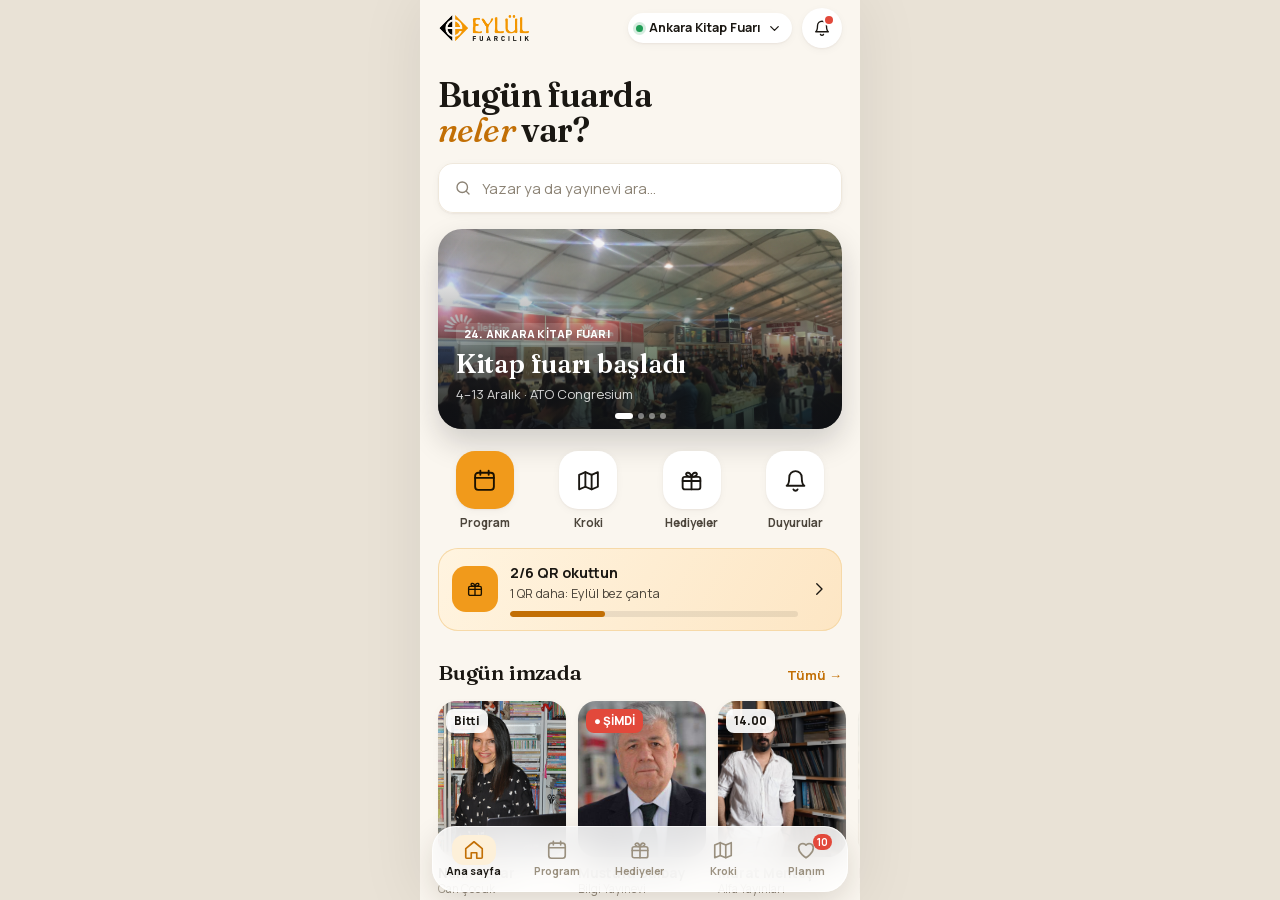
==== app/index.html @ 9cfb5388 "Serve presentation from repo root, remove v1 prototype and panel route, add open-app button" ====
<!doctype html>
<html lang="tr">
<head>
  <meta charset="utf-8">
  <meta name="viewport" content="width=device-width, initial-scale=1, viewport-fit=cover">
  <meta name="theme-color" content="#faf6ef">
  <meta name="apple-mobile-web-app-capable" content="yes">
  <title>Eylül Fuar Rehberi</title>
  <link rel="icon" type="image/png" href="../assets/eylul-fuarcilik-logo.png">
  <link rel="stylesheet" href="style.css?v=24">
</head>
<body>
  <div class="app" id="app">
    <div class="fake-status" aria-hidden="true">
      <span id="clock">13:42</span>
      <span class="ind">
        <svg viewBox="0 0 18 12"><rect x="0" y="8" width="3" height="4" rx="1"/><rect x="5" y="5.5" width="3" height="6.5" rx="1"/><rect x="10" y="3" width="3" height="9" rx="1"/><rect x="15" y="0" width="3" height="12" rx="1"/></svg>
        <svg viewBox="0 0 16 12"><path d="M8 2.2c2.4 0 4.6.9 6.2 2.5l1.3-1.4C13.5 1.3 10.9.2 8 .2S2.5 1.3.5 3.3l1.3 1.4C3.4 3.1 5.6 2.2 8 2.2zm0 3.9c1.4 0 2.6.5 3.5 1.4l1.4-1.4C11.6 4.8 9.9 4.1 8 4.1s-3.6.7-4.9 2l1.4 1.4c.9-.9 2.1-1.4 3.5-1.4zM8 12l2.2-2.2c-1.2-1.2-3.2-1.2-4.4 0z"/></svg>
        <svg viewBox="0 0 27 12"><rect x=".5" y=".5" width="22" height="11" rx="3" fill="none" stroke="currentColor" opacity=".4"/><rect x="2" y="2" width="16" height="8" rx="1.6"/><rect x="24" y="4" width="2" height="4" rx="1" opacity=".4"/></svg>
      </span>
    </div>
    <header class="topbar" id="topbar"></header>
    <main class="view" id="view" tabindex="-1"></main>
    <nav class="tabbar" id="tabbar" aria-label="Ana menü"></nav>
    <button class="push" id="push" type="button" aria-live="assertive"></button>
    <div class="backdrop" id="backdrop"></div>
    <div class="sheet" id="sheet" role="dialog" aria-modal="true"></div>
    <div class="bookview" id="bookview" role="dialog" aria-modal="true"></div>
    <div class="scanner" id="scanner" role="dialog" aria-modal="true"></div>
    <div class="toast" id="toast" role="status"></div>
  </div>
  <script src="data.js?v=24"></script>
  <script src="app.js?v=24"></script>
</body>
</html>
---- app/style.css ----
@import url('../assets/fonts/fonts.css');

:root {
  --paper: #faf6ef;
  --paper-2: #f2ebdf;
  --card: #ffffff;
  --ink: #1a1712;
  --ink-2: #4b443a;
  --muted: #8b8274;
  --line: #e8e0d2;
  --line-2: #efe8dc;

  --brand: #f19a1b;
  --brand-deep: #c26f05;
  --brand-soft: #fdf0d9;
  --night: #15171c;
  --night-2: #23262e;

  --imza: #f19a1b;
  --soylesi: #5a57d6;
  --cocuk: #10a38b;
  --atolye: #e2497a;
  --ok: #1f9d55;
  --warn: #e8a317;
  --hot: #e2493b;

  --serif: 'Fraunces', 'Iowan Old Style', Georgia, serif;
  --sans: 'Manrope', -apple-system, 'Segoe UI', Roboto, sans-serif;

  --r-lg: 22px;
  --r-md: 16px;
  --r-sm: 11px;
  --shadow-1: 0 1px 2px rgba(40, 28, 10, .05), 0 2px 8px rgba(40, 28, 10, .04);
  --shadow-2: 0 2px 6px rgba(40, 28, 10, .06), 0 12px 28px rgba(40, 28, 10, .09);
  --safe-top: env(safe-area-inset-top, 0px);
  --safe-bottom: env(safe-area-inset-bottom, 0px);
  --tabbar-h: 66px;
}

* { box-sizing: border-box; -webkit-tap-highlight-color: transparent; }
html, body { margin: 0; height: 100%; }
body {
  background: #e9e2d6;
  color: var(--ink);
  font-family: var(--sans);
  font-size: 15px;
  line-height: 1.45;
  -webkit-font-smoothing: antialiased;
  overflow: hidden;
}
button { font: inherit; color: inherit; background: none; border: 0; padding: 0; cursor: pointer; text-align: inherit; }
a { color: inherit; text-decoration: none; }
img { display: block; max-width: 100%; }
svg.i { width: 22px; height: 22px; fill: none; stroke: currentColor; stroke-width: 1.8; stroke-linecap: round; stroke-linejoin: round; flex: none; }
svg.i.sm { width: 18px; height: 18px; }
svg.i.xs { width: 15px; height: 15px; stroke-width: 2; }

/* ---------- Shell ---------- */
.app {
  position: relative;
  max-width: 440px;
  height: 100%;
  margin: 0 auto;
  background: var(--paper);
  display: flex;
  flex-direction: column;
  overflow: hidden;
  box-shadow: 0 0 60px rgba(0, 0, 0, .08);
}
.app.embed { max-width: none; box-shadow: none; --safe-top: 50px; --safe-bottom: 20px; }

.fake-status {
  display: none;
  position: absolute; inset: 0 0 auto 0; height: 50px; z-index: 95;
  padding: 17px 30px 0 34px;
  justify-content: space-between; align-items: flex-start;
  font: 600 16px/1 -apple-system, 'SF Pro Text', var(--sans);
  pointer-events: none;
}
.app.embed .fake-status { display: flex; }
.app.dark-top .fake-status { color: #fff; }
.fake-status .ind { display: flex; gap: 6px; align-items: center; }
.fake-status .ind svg { height: 12px; width: auto; fill: currentColor; }

.topbar {
  position: relative; z-index: 20;
  padding: calc(var(--safe-top) + 8px) 18px 10px;
  display: flex; align-items: center; gap: 10px;
  background: var(--paper);
  transition: box-shadow .2s;
}
.topbar.scrolled { box-shadow: 0 1px 0 var(--line); }
.topbar .logo { height: 26px; width: auto; }
.topbar .title { flex: 1; min-width: 0; }
.topbar .title small { display: block; font-size: 10.5px; letter-spacing: .14em; color: var(--muted); font-weight: 700; text-transform: uppercase; }
.topbar .title strong { display: block; font-family: var(--serif); font-size: 21px; font-weight: 600; letter-spacing: -.01em; line-height: 1.15; white-space: nowrap; overflow: hidden; text-overflow: ellipsis; }
.icon-btn {
  width: 40px; height: 40px; border-radius: 50%;
  display: grid; place-items: center; flex: none;
  background: var(--card); box-shadow: var(--shadow-1);
  position: relative;
}
.icon-btn .dot { position: absolute; top: 8px; right: 9px; width: 8px; height: 8px; border-radius: 50%; background: var(--hot); box-shadow: 0 0 0 2px #fff; }
.back-btn { width: 40px; height: 40px; border-radius: 50%; display: grid; place-items: center; background: var(--card); box-shadow: var(--shadow-1); flex: none; }

.fair-pill {
  display: inline-flex; align-items: center; gap: 6px;
  padding: 6px 10px 6px 8px; border-radius: 99px;
  background: var(--card); box-shadow: var(--shadow-1);
  font-size: 12.5px; font-weight: 700; white-space: nowrap;
  min-width: 0;
}
.fair-pill .live { width: 7px; height: 7px; border-radius: 50%; background: var(--ok); box-shadow: 0 0 0 3px rgba(31, 157, 85, .18); flex: none; }
.fair-pill span:not(.live) { overflow: hidden; text-overflow: ellipsis; }

.view {
  flex: 1; overflow-y: auto; overflow-x: hidden;
  padding: 4px 0 calc(var(--tabbar-h) + var(--safe-bottom) + 28px);
  scroll-behavior: smooth;
  overscroll-behavior: contain;
  scrollbar-width: none;
}
.view::-webkit-scrollbar { display: none; }
.view.enter { animation: viewIn .32s cubic-bezier(.2, .8, .2, 1); }
.view.enter-back { animation: viewBack .32s cubic-bezier(.2, .8, .2, 1); }
@keyframes viewIn { from { opacity: 0; transform: translateX(18px); } }
@keyframes viewBack { from { opacity: 0; transform: translateX(-18px); } }
.view.fade { animation: fadeUp .3s ease; }
@keyframes fadeUp { from { opacity: 0; transform: translateY(8px); } }

.pad { padding: 0 18px; }
.section { margin-top: 26px; }
.section-head { display: flex; align-items: baseline; justify-content: space-between; padding: 0 18px; margin-bottom: 12px; gap: 12px; }
.section-head h2 { margin: 0; font-family: var(--serif); font-size: 21px; font-weight: 600; letter-spacing: -.01em; }
.section-head .more { font-size: 13px; font-weight: 700; color: var(--brand-deep); white-space: nowrap; }
.eyebrow { font-size: 11px; font-weight: 800; letter-spacing: .14em; text-transform: uppercase; color: var(--brand-deep); }
.muted { color: var(--muted); }
.page-title { font-family: var(--serif); font-size: 32px; line-height: 1.05; font-weight: 600; letter-spacing: -.02em; margin: 6px 0 6px; }
.page-sub { color: var(--ink-2); margin: 0 0 4px; font-size: 14.5px; }

/* ---------- Tab bar ---------- */
.tabbar {
  position: absolute; left: 12px; right: 12px; bottom: calc(var(--safe-bottom) + 8px); z-index: 30;
  height: var(--tabbar-h);
  display: grid; grid-template-columns: repeat(5, 1fr);
  background: rgba(255, 255, 255, .86);
  backdrop-filter: blur(18px) saturate(1.6); -webkit-backdrop-filter: blur(18px) saturate(1.6);
  border-radius: 24px;
  box-shadow: 0 10px 30px rgba(40, 28, 10, .14), inset 0 0 0 1px rgba(255, 255, 255, .7);
}
.tabbar button { display: flex; flex-direction: column; align-items: center; justify-content: center; gap: 3px; font-size: 10.5px; font-weight: 700; color: #9a907f; position: relative; }
.tabbar button.on { color: var(--ink); }
.tabbar button.on::before { content: ''; position: absolute; top: 9px; width: 44px; height: 30px; border-radius: 12px; background: var(--brand-soft); z-index: -1; }
.tabbar button.on svg { color: var(--brand-deep); }
.tabbar .badge { position: absolute; top: 8px; left: 50%; margin-left: 7px; min-width: 16px; height: 16px; padding: 0 4px; border-radius: 8px; background: var(--hot); color: #fff; font-size: 10px; display: grid; place-items: center; }

/* ---------- Cards & atoms ---------- */
.card { background: var(--card); border-radius: var(--r-lg); box-shadow: var(--shadow-1); }
.chip {
  display: inline-flex; align-items: center; gap: 6px;
  height: 34px; padding: 0 14px; border-radius: 99px;
  background: var(--card); box-shadow: inset 0 0 0 1px var(--line);
  font-size: 13px; font-weight: 700; white-space: nowrap; color: var(--ink-2);
}
.chip.on { background: var(--ink); color: #fff; box-shadow: none; }
.chip .sw { width: 8px; height: 8px; border-radius: 50%; }
.chips { display: flex; gap: 8px; overflow-x: auto; padding: 2px 18px 4px; scrollbar-width: none; }
.chips::-webkit-scrollbar { display: none; }
.tag { display: inline-flex; align-items: center; gap: 5px; height: 22px; padding: 0 8px; border-radius: 6px; font-size: 11px; font-weight: 800; letter-spacing: .02em; }
.tag.imza { background: #fff1db; color: #a85a00; }
.tag.soylesi { background: #ecebff; color: #3f3cb8; }
.tag.cocuk { background: #dcf5ef; color: #087a67; }
.tag.atolye { background: #fde6ee; color: #b52b59; }
.tag.hot { background: #fde4e1; color: #b8291c; }
.tag.ok { background: #dff3e6; color: #157a40; }
.tag.dark { background: rgba(255, 255, 255, .14); color: #fff; }

.btn {
  display: inline-flex; align-items: center; justify-content: center; gap: 8px;
  height: 48px; padding: 0 20px; border-radius: 14px;
  font-weight: 800; font-size: 14.5px; white-space: nowrap;
  transition: transform .12s, background .2s;
}
.btn:active { transform: scale(.97); }
.btn.primary { background: var(--brand); color: #1a1100; }
.btn.dark { background: var(--ink); color: #fff; }
.btn.ghost { background: var(--card); box-shadow: inset 0 0 0 1px var(--line); }
.btn.light { background: rgba(255, 255, 255, .14); color: #fff; }
.btn.block { width: 100%; }
.btn.sm { height: 38px; padding: 0 14px; font-size: 13px; border-radius: 11px; }
.btn.done { background: #e4f4ea; color: #157a40; }

.search {
  display: flex; align-items: center; gap: 10px;
  height: 50px; padding: 0 16px; margin: 0 18px;
  background: var(--card); border-radius: 15px; box-shadow: var(--shadow-1), inset 0 0 0 1px var(--line-2);
  color: var(--muted); font-size: 14.5px;
}
.search input { flex: 1; border: 0; outline: 0; background: none; font: inherit; color: var(--ink); min-width: 0; }
.search kbd { font: 700 11px var(--sans); padding: 3px 7px; border-radius: 6px; background: var(--paper-2); color: var(--ink-2); }

.hscroll { display: flex; gap: 12px; overflow-x: auto; padding: 2px 18px 8px; scroll-snap-type: x mandatory; scrollbar-width: none; }
.hscroll::-webkit-scrollbar { display: none; }
.hscroll > * { scroll-snap-align: start; flex: none; }

.list { display: flex; flex-direction: column; gap: 10px; padding: 0 18px; }
.row {
  display: flex; align-items: center; gap: 13px; width: 100%;
  padding: 13px 14px; background: var(--card); border-radius: var(--r-md); box-shadow: var(--shadow-1);
}
.row .txt { flex: 1; min-width: 0; }
.row .txt strong { display: block; font-size: 15px; line-height: 1.25; }
.row .txt small { display: block; color: var(--muted); font-size: 12.5px; margin-top: 2px; }
.row .chev { color: #c4baa9; }
.avatar { width: 46px; height: 46px; border-radius: 50%; object-fit: cover; flex: none; background: var(--paper-2); }
.logo-tile { width: 46px; height: 46px; border-radius: 12px; background: #fff; box-shadow: inset 0 0 0 1px var(--line); display: grid; place-items: center; padding: 6px; flex: none; }
.logo-tile img { max-height: 100%; max-width: 100%; object-fit: contain; }
.ico-tile { width: 42px; height: 42px; border-radius: 12px; display: grid; place-items: center; flex: none; background: var(--brand-soft); color: var(--brand-deep); }

.save-btn { width: 38px; height: 38px; border-radius: 50%; display: grid; place-items: center; color: #b6ab98; flex: none; transition: transform .15s; }
.save-btn.on { color: var(--brand); }
.save-btn.on svg { fill: currentColor; }
.save-btn:active { transform: scale(.85); }

/* ---------- Home ---------- */
.greet { padding: 6px 18px 16px; }
.greet .date { display: flex; align-items: center; gap: 8px; font-size: 12.5px; font-weight: 700; color: var(--ink-2); }
.greet .date .open { color: var(--ok); display: inline-flex; align-items: center; gap: 5px; }
.greet .date .open::before { content: ''; width: 7px; height: 7px; border-radius: 50%; background: var(--ok); animation: pulse 2s infinite; }
@keyframes pulse { 0% { box-shadow: 0 0 0 0 rgba(31, 157, 85, .45); } 70% { box-shadow: 0 0 0 7px rgba(31, 157, 85, 0); } 100% { box-shadow: 0 0 0 0 rgba(31, 157, 85, 0); } }
.greet h1 { font-family: var(--serif); font-weight: 600; font-size: 34px; line-height: 1.02; letter-spacing: -.025em; margin: 10px 0 0; }
.greet h1 em { font-style: italic; font-weight: 500; color: var(--brand-deep); }

.now-card {
  margin: 18px 18px 0; border-radius: 26px; overflow: hidden; position: relative;
  background: var(--night); color: #fff;
  box-shadow: 0 18px 40px rgba(21, 23, 28, .28);
}
.now-card .bg { position: absolute; inset: 0; background-size: cover; background-position: center 25%; opacity: .5; }
.now-card .bg::after { content: ''; position: absolute; inset: 0; background: linear-gradient(180deg, rgba(21, 23, 28, .2) 0%, rgba(21, 23, 28, .78) 48%, var(--night) 100%); }
.now-card .inner { position: relative; padding: 18px 18px 18px; }
.now-card .top { display: flex; justify-content: space-between; align-items: center; }
.live-tag { display: inline-flex; align-items: center; gap: 6px; height: 26px; padding: 0 10px; border-radius: 99px; background: var(--hot); font-size: 11px; font-weight: 800; letter-spacing: .08em; }
.live-tag::before { content: ''; width: 6px; height: 6px; border-radius: 50%; background: #fff; animation: blink 1.4s infinite; }
@keyframes blink { 50% { opacity: .2; } }
.now-card .timer { font-size: 12px; font-weight: 700; color: rgba(255, 255, 255, .75); }
.now-card h3 { font-family: var(--serif); font-size: 30px; line-height: 1.02; letter-spacing: -.02em; font-weight: 600; margin: 74px 0 6px; }
.now-card .meta { font-size: 13px; color: rgba(255, 255, 255, .78); display: flex; gap: 6px; align-items: center; flex-wrap: wrap; }
.queue-meter { margin: 16px 0 14px; padding: 12px 14px; border-radius: 16px; background: rgba(255, 255, 255, .09); backdrop-filter: blur(8px); display: flex; align-items: center; gap: 14px; }
.queue-meter .big { font-family: var(--serif); font-size: 30px; font-weight: 600; line-height: 1; }
.queue-meter small { display: block; font-size: 11.5px; color: rgba(255, 255, 255, .7); }
.queue-meter .bar { flex: 1; }
.queue-meter .bar i { display: block; height: 6px; border-radius: 3px; background: rgba(255, 255, 255, .15); overflow: hidden; margin-top: 7px; }
.queue-meter .bar i b { display: block; height: 100%; background: linear-gradient(90deg, var(--brand), #ffcf7a); border-radius: 3px; }
.now-card .actions { display: grid; grid-template-columns: 1.3fr 1fr; gap: 8px; }
.now-card .btn.primary { background: var(--brand); }

.quick { display: grid; grid-template-columns: repeat(4, 1fr); gap: 10px; padding: 0 18px; margin-top: 22px; }
.quick button { display: flex; flex-direction: column; align-items: center; gap: 7px; font-size: 11.5px; font-weight: 700; color: var(--ink-2); text-align: center; line-height: 1.15; }
.quick .q-ico { width: 58px; height: 58px; border-radius: 19px; display: grid; place-items: center; background: var(--card); box-shadow: var(--shadow-1); color: var(--ink); position: relative; }
.quick .q-ico svg { width: 25px; height: 25px; }
.quick .q-ico.brand { background: var(--brand); color: #1a1100; }
.quick .q-ico .n { position: absolute; top: -4px; right: -4px; min-width: 19px; height: 19px; padding: 0 5px; border-radius: 10px; background: var(--ink); color: #fff; font-size: 10.5px; font-weight: 800; display: grid; place-items: center; box-shadow: 0 0 0 2px var(--paper); }

.next-up { margin: 0 18px; padding: 15px 16px; display: flex; gap: 14px; align-items: center; }
.next-up .clock { width: 56px; text-align: center; flex: none; }
.next-up .clock b { display: block; font-family: var(--serif); font-size: 22px; font-weight: 600; line-height: 1; }
.next-up .clock small { font-size: 11px; color: var(--muted); font-weight: 700; }
.next-up .div { width: 1px; align-self: stretch; background: var(--line); }

.crowd-card { margin: 0 18px; padding: 16px; }
.crowd-card .head { display: flex; justify-content: space-between; align-items: flex-start; gap: 12px; }
.crowd-card .level { font-family: var(--serif); font-size: 22px; font-weight: 600; line-height: 1.1; }
.crowd-card .hint { margin-top: 3px; font-size: 12.5px; color: var(--muted); }
.spark { display: flex; align-items: flex-end; gap: 5px; height: 64px; margin-top: 14px; }
.spark span { flex: 1; border-radius: 5px 5px 2px 2px; background: #efe5d4; position: relative; }
.spark span.now { background: var(--brand); }
.spark span.calm { background: #cfe9da; }
.spark-labels { display: flex; justify-content: space-between; font-size: 10.5px; color: var(--muted); font-weight: 700; margin-top: 6px; }

.author-card { width: 128px; text-align: left; }
.author-card .ph { width: 128px; height: 156px; border-radius: 18px; overflow: hidden; position: relative; background: var(--paper-2); box-shadow: var(--shadow-1); }
.author-card .ph img { width: 100%; height: 100%; object-fit: cover; }
.author-card .ph .t { position: absolute; left: 8px; top: 8px; height: 24px; padding: 0 8px; border-radius: 8px; background: rgba(255, 255, 255, .92); font-size: 11.5px; font-weight: 800; display: grid; place-items: center; }
.author-card .ph .t.live { background: var(--hot); color: #fff; }
.author-card strong { display: block; font-size: 13.5px; margin-top: 8px; line-height: 1.2; }
.author-card small { display: block; font-size: 11.5px; color: var(--muted); }

.notice-card {
  margin: 0 18px; padding: 15px 16px; display: flex; gap: 13px; align-items: flex-start;
  background: linear-gradient(120deg, #fff4e0, #fde6c4); border-radius: var(--r-lg);
  box-shadow: inset 0 0 0 1px #f6d9a8;
}
.notice-card .ico-tile { background: var(--brand); color: #1a1100; }
.notice-card strong { display: block; font-size: 14.5px; }
.notice-card p { margin: 2px 0 0; font-size: 13px; color: var(--ink-2); }

.deal-card { width: 220px; padding: 14px; display: flex; flex-direction: column; gap: 10px; }
.deal-card .logo-tile { width: 54px; height: 40px; border-radius: 10px; }
.deal-card .amount { font-family: var(--serif); font-size: 22px; font-weight: 600; line-height: 1.05; }
.deal-card small { color: var(--muted); font-size: 12px; }
.deal-card .st { display: inline-flex; gap: 5px; align-items: center; font-size: 12px; font-weight: 800; color: var(--brand-deep); }
.sponsor-note { font-size: 10.5px; color: var(--muted); letter-spacing: .08em; font-weight: 800; text-transform: uppercase; }

.footer-credit { margin: 34px 18px 8px; display: flex; align-items: center; justify-content: center; gap: 8px; font-size: 11.5px; color: var(--muted); font-weight: 600; }
.footer-credit img { height: 14px; width: auto; }

/* ---------- Program ---------- */
.days { display: flex; gap: 8px; padding: 4px 18px 2px; overflow-x: auto; scrollbar-width: none; }
.days::-webkit-scrollbar { display: none; }
.day { flex: none; width: 62px; padding: 9px 0 10px; border-radius: 16px; background: var(--card); box-shadow: var(--shadow-1); text-align: center; position: relative; }
.day small { display: block; font-size: 10.5px; font-weight: 800; color: var(--muted); letter-spacing: .06em; text-transform: uppercase; }
.day b { display: block; font-family: var(--serif); font-size: 22px; font-weight: 600; line-height: 1.1; margin-top: 2px; }
.day.on { background: var(--ink); color: #fff; }
.day.on small { color: rgba(255, 255, 255, .6); }
.day.today::after { content: 'BUGÜN'; position: absolute; left: 50%; bottom: -7px; transform: translateX(-50%); font-size: 8.5px; font-weight: 800; letter-spacing: .06em; padding: 2px 5px; border-radius: 5px; background: var(--brand); color: #1a1100; }

.timeline { padding: 6px 18px 0; position: relative; }
.t-item { display: grid; grid-template-columns: 50px 1fr; gap: 10px; position: relative; padding-bottom: 10px; }
.t-time { padding-top: 15px; text-align: right; }
.t-time b { display: block; font-size: 14px; font-weight: 800; }
.t-time small { font-size: 11px; color: var(--muted); font-weight: 600; }
.t-card { display: flex; gap: 12px; align-items: center; padding: 12px 10px 12px 12px; border-radius: var(--r-md); background: var(--card); box-shadow: var(--shadow-1); border-left: 4px solid var(--k, var(--brand)); text-align: left; width: 100%; }
.t-card .txt { flex: 1; min-width: 0; }
.t-card .txt strong { display: block; font-size: 15px; line-height: 1.22; }
.t-card .txt small { display: block; font-size: 12.5px; color: var(--muted); margin-top: 3px; }
.t-card .txt .tags { display: flex; gap: 5px; margin-top: 7px; flex-wrap: wrap; }
.t-card .avatar { width: 44px; height: 44px; }
.t-item.past .t-card { opacity: .55; }
.t-item.live .t-card { box-shadow: 0 0 0 2px var(--brand), var(--shadow-2); }
.now-line { display: grid; grid-template-columns: 50px 1fr; gap: 10px; align-items: center; margin: 2px 0 12px; }
.now-line span { font-size: 11px; font-weight: 800; color: var(--hot); text-align: right; }
.now-line i { height: 2px; background: var(--hot); position: relative; border-radius: 2px; }
.now-line i::before { content: ''; position: absolute; left: -4px; top: -4px; width: 10px; height: 10px; border-radius: 50%; background: var(--hot); }

/* ---------- Detail ---------- */
.hero { position: relative; margin: 0 18px; border-radius: 26px; overflow: hidden; background: var(--night); color: #fff; min-height: 300px; display: flex; flex-direction: column; justify-content: flex-end; }
.hero img.bg { position: absolute; inset: 0; width: 100%; height: 100%; object-fit: cover; }
.hero::after { content: ''; position: absolute; inset: 0; background: linear-gradient(180deg, rgba(0, 0, 0, 0) 30%, rgba(15, 16, 20, .9) 100%); }
.hero .inner { position: relative; z-index: 1; padding: 20px; }
.hero h1 { font-family: var(--serif); font-size: 34px; line-height: 1.02; letter-spacing: -.02em; font-weight: 600; margin: 8px 0 6px; }
.hero p { margin: 0; color: rgba(255, 255, 255, .8); font-size: 13.5px; }
.hero.flat { min-height: 0; background: linear-gradient(140deg, #2a2d55, #15171c); }
.hero.flat::after { display: none; }
.hero.flat.k-cocuk, .hero.flat.k-atolye { background: linear-gradient(140deg, #0c7c6a, #0e3b3a); }

.facts { display: grid; grid-template-columns: 1fr 1fr; gap: 10px; padding: 0 18px; margin-top: 14px; }
.fact { padding: 13px 14px; border-radius: var(--r-md); background: var(--card); box-shadow: var(--shadow-1); display: flex; gap: 10px; align-items: center; text-align: left; }
.fact small { display: block; font-size: 11px; color: var(--muted); font-weight: 700; }
.fact b { display: block; font-size: 14px; }
.fact svg { color: var(--brand-deep); }

.cta-bar { display: flex; gap: 10px; padding: 0 18px; margin-top: 14px; }
.cta-bar .btn { flex: 1; }

.queue-cta { margin: 14px 18px 0; padding: 16px; border-radius: var(--r-lg); background: var(--night); color: #fff; display: flex; flex-direction: column; gap: 12px; }
.queue-cta .row2 { display: flex; align-items: center; gap: 14px; }
.queue-cta .num { font-family: var(--serif); font-size: 38px; font-weight: 600; line-height: 1; }
.queue-cta small { color: rgba(255, 255, 255, .7); font-size: 12.5px; }
.queue-cta .why { font-size: 12.5px; color: rgba(255, 255, 255, .72); display: flex; gap: 8px; }

.book-tile { width: 112px; text-align: left; }
.book-tile .cv { width: 112px; height: 168px; border-radius: 6px 12px 12px 6px; overflow: hidden; box-shadow: 0 10px 20px rgba(40, 28, 10, .2), inset 3px 0 0 rgba(0, 0, 0, .12); background: var(--paper-2); position: relative; }
.book-tile .cv img { width: 100%; height: 100%; object-fit: cover; }
.book-tile .cv .cover { display: block; width: 100%; height: 100%; }
.book-tile .cv .wl { box-shadow: 0 2px 6px rgba(0, 0, 0, .18); }
.book-tile .cv .wl { position: absolute; right: 6px; top: 6px; width: 30px; height: 30px; border-radius: 50%; background: rgba(255, 255, 255, .94); display: grid; place-items: center; color: var(--ink-2); }
.book-tile .cv .wl.on { background: var(--brand); color: #1a1100; }
.book-tile strong { display: block; font-size: 13px; line-height: 1.2; margin-top: 9px; }
.book-tile .price { font-size: 12px; margin-top: 3px; }
.book-tile .price s { color: var(--muted); }
.book-tile .price b { color: var(--hot); margin-left: 4px; }

.mini-map { margin: 0 18px; border-radius: var(--r-lg); overflow: hidden; background: #f4efe6; box-shadow: var(--shadow-1); position: relative; }
.mini-map svg { display: block; width: 100%; height: auto; }
.mini-map .cap { position: absolute; left: 12px; bottom: 12px; right: 12px; display: flex; justify-content: space-between; align-items: center; padding: 10px 12px; border-radius: 14px; background: rgba(255, 255, 255, .94); box-shadow: var(--shadow-1); font-size: 13px; }
.mini-map .cap b { display: block; }
.mini-map .cap small { color: var(--muted); font-size: 12px; }

.prose { padding: 0 18px; color: var(--ink-2); font-size: 14.5px; }
.profile-head { display: flex; flex-direction: column; align-items: center; text-align: center; padding: 6px 18px 0; }
.profile-head .big-avatar { width: 112px; height: 112px; border-radius: 50%; object-fit: cover; box-shadow: 0 0 0 4px #fff, var(--shadow-2); }
.profile-head .big-logo { width: 140px; height: 90px; border-radius: 22px; background: #fff; box-shadow: var(--shadow-2); display: grid; place-items: center; padding: 16px; }
.profile-head .big-logo img { max-height: 100%; object-fit: contain; }
.profile-head h1 { font-family: var(--serif); font-size: 30px; font-weight: 600; letter-spacing: -.02em; margin: 14px 0 2px; line-height: 1.05; }
.profile-head p { margin: 0; color: var(--muted); font-size: 13.5px; }
.stat-row { display: flex; justify-content: center; gap: 26px; margin-top: 14px; }
.stat-row div { text-align: center; }
.stat-row b { display: block; font-family: var(--serif); font-size: 20px; font-weight: 600; }
.stat-row small { font-size: 11.5px; color: var(--muted); font-weight: 700; }

/* ---------- Queue ticket ---------- */
.ticket { margin: 6px 18px 0; border-radius: 28px; background: var(--night); color: #fff; position: relative; overflow: hidden; }
.ticket .t-top { padding: 22px 22px 20px; position: relative; }
.ticket .t-top::before { content: ''; position: absolute; right: -60px; top: -60px; width: 200px; height: 200px; border-radius: 50%; background: radial-gradient(circle, rgba(241, 154, 27, .45), transparent 70%); }
.ticket .who { display: flex; gap: 12px; align-items: center; position: relative; }
.ticket .who img { width: 50px; height: 50px; border-radius: 50%; object-fit: cover; box-shadow: 0 0 0 2px rgba(255, 255, 255, .2); }
.ticket .who strong { display: block; font-size: 16px; }
.ticket .who small { color: rgba(255, 255, 255, .65); font-size: 12.5px; }
.ticket .num-wrap { display: flex; justify-content: space-between; align-items: flex-end; margin-top: 26px; position: relative; }
.ticket .label { font-size: 11px; font-weight: 800; letter-spacing: .14em; color: rgba(255, 255, 255, .55); text-transform: uppercase; }
.ticket .no { font-family: var(--serif); font-size: 64px; font-weight: 600; line-height: .9; letter-spacing: -.03em; }
.ticket .ahead { text-align: right; }
.ticket .ahead b { font-family: var(--serif); font-size: 40px; font-weight: 600; line-height: 1; display: block; transition: color .3s; }
.ticket .perf { height: 24px; position: relative; }
.ticket .perf::before { content: ''; position: absolute; left: 22px; right: 22px; top: 50%; border-top: 2px dashed rgba(255, 255, 255, .18); }
.ticket .perf::after { content: ''; position: absolute; inset: 0 -12px; background: radial-gradient(circle at 0 50%, var(--paper) 12px, transparent 13px), radial-gradient(circle at 100% 50%, var(--paper) 12px, transparent 13px); }
.ticket .t-bottom { padding: 8px 22px 22px; }
.progress { height: 8px; border-radius: 4px; background: rgba(255, 255, 255, .12); overflow: hidden; }
.progress b { display: block; height: 100%; border-radius: 4px; background: linear-gradient(90deg, var(--brand), #ffd38a); transition: width .6s cubic-bezier(.2, .8, .2, 1); }
.ticket .eta { display: flex; justify-content: space-between; margin-top: 10px; font-size: 13px; color: rgba(255, 255, 255, .75); }
.ticket .eta b { color: #fff; }
.ticket.ready { background: linear-gradient(150deg, #1f9d55, #0c5c32); }
.ticket.ready .progress b { background: #fff; }

.steps { margin: 18px 18px 0; display: flex; flex-direction: column; gap: 0; }
.step { display: grid; grid-template-columns: 30px 1fr; gap: 12px; position: relative; padding-bottom: 16px; }
.step::before { content: ''; position: absolute; left: 14px; top: 28px; bottom: 0; width: 2px; background: var(--line); }
.step:last-child::before { display: none; }
.step .b { width: 30px; height: 30px; border-radius: 50%; display: grid; place-items: center; background: var(--card); box-shadow: inset 0 0 0 2px var(--line); color: var(--muted); font-size: 12px; font-weight: 800; position: relative; z-index: 1; }
.step.done .b { background: var(--ok); color: #fff; box-shadow: none; }
.step.cur .b { background: var(--brand); color: #1a1100; box-shadow: 0 0 0 5px rgba(241, 154, 27, .2); }
.step strong { display: block; font-size: 14.5px; padding-top: 4px; }
.step small { color: var(--muted); font-size: 12.5px; }

/* ---------- Map ---------- */
.map-wrap { position: relative; margin: 0 12px; border-radius: 24px; overflow: hidden; background: #f3eee4; box-shadow: var(--shadow-1), inset 0 0 0 1px var(--line); }
.map-wrap svg.floor { display: block; width: 100%; height: auto; }
.map-scroll { height: 410px; overflow: auto; scrollbar-width: none; touch-action: pan-x pan-y; overscroll-behavior: contain; }
.map-scroll::-webkit-scrollbar { display: none; }
.map-canvas { transition: width .25s; padding: 0; }
.map-wrap.tall { height: 420px; }
.map-tools { position: absolute; right: 10px; top: 10px; display: flex; flex-direction: column; gap: 6px; z-index: 2; }
.map-tools button { width: 36px; height: 36px; border-radius: 11px; background: #fff; box-shadow: var(--shadow-1); display: grid; place-items: center; font-weight: 800; font-size: 18px; }
.map-legend { position: absolute; left: 10px; top: 10px; display: flex; gap: 6px; z-index: 2; flex-wrap: wrap; right: 56px; }
.map-legend span { display: inline-flex; align-items: center; gap: 5px; height: 26px; padding: 0 9px; border-radius: 8px; background: rgba(255, 255, 255, .92); font-size: 11px; font-weight: 800; box-shadow: var(--shadow-1); }
.map-legend i { width: 8px; height: 8px; border-radius: 2px; }

.floor .stand { fill: #fff; stroke: #d9cfbe; stroke-width: 1; transition: fill .2s; cursor: pointer; }
.floor .stand.has { fill: #fff6e6; stroke: #f0c27c; }
.floor .stand.sel { fill: var(--brand); stroke: var(--brand-deep); stroke-width: 2; }
.floor .stand.list { fill: #ffe2b3; stroke: var(--brand); stroke-width: 1.5; }
.floor .stand.dim { opacity: .35; }
.floor .slabel { font: 700 7px var(--sans); fill: #a49a89; pointer-events: none; text-anchor: middle; dominant-baseline: central; }
.floor .slabel.big { font-size: 8.5px; fill: #7d6c51; }
.floor .slabel.sel { fill: #1a1100; font-size: 10px; }
.floor .zone { fill: #ebe4d6; stroke: #d9cfbe; stroke-width: 1; }
.floor .zone.talk { fill: #e9e8fb; stroke: #c9c7f0; }
.floor .zone.kids { fill: #dcf3ec; stroke: #b5e3d6; }
.floor .zlabel { font: 800 11px var(--sans); fill: #6d6455; text-anchor: middle; letter-spacing: .04em; pointer-events: none; }
.floor .zlabel.talk { fill: #4542b5; }
.floor .zlabel.kids { fill: #0a7a67; }
.floor .fac circle { fill: #fff; stroke: #d9cfbe; }
.floor .fac text { font: 800 9px var(--sans); fill: #6d6455; text-anchor: middle; dominant-baseline: central; }
.floor .wall { fill: none; stroke: #cfc4b1; stroke-width: 2; }
.floor .route { fill: none; stroke: var(--brand-deep); stroke-width: 5; stroke-linecap: round; stroke-linejoin: round; stroke-dasharray: 2 10; }
.floor .route-glow { fill: none; stroke: rgba(241, 154, 27, .25); stroke-width: 14; stroke-linecap: round; stroke-linejoin: round; }
.floor .route.draw { animation: dash 1.2s linear infinite; }
@keyframes dash { to { stroke-dashoffset: -24; } }
.floor .you circle.p { fill: #2f6ee5; stroke: #fff; stroke-width: 3; }
.floor .you circle.halo { fill: rgba(47, 110, 229, .18); animation: halo 2s ease-out infinite; transform-origin: center; transform-box: fill-box; }
@keyframes halo { from { transform: scale(.5); opacity: 1; } to { transform: scale(1.6); opacity: 0; } }
.floor .pin text { font: 800 11px var(--sans); fill: #1a1100; text-anchor: middle; dominant-baseline: central; }
.floor .pin path { fill: var(--brand); stroke: #fff; stroke-width: 2; }
.floor .heat { pointer-events: none; mix-blend-mode: multiply; }

.map-sheet { margin: 12px 18px 0; padding: 14px 16px; display: flex; gap: 14px; align-items: center; }
.map-sheet .walk { text-align: center; flex: none; padding-right: 14px; border-right: 1px solid var(--line); }
.map-sheet .walk b { display: block; font-family: var(--serif); font-size: 26px; font-weight: 600; line-height: 1; }
.map-sheet .walk small { font-size: 11px; color: var(--muted); font-weight: 700; }

.fac-grid { display: grid; grid-template-columns: repeat(4, 1fr); gap: 8px; padding: 0 18px; }
.fac-grid button { padding: 10px 4px; border-radius: 14px; background: var(--card); box-shadow: var(--shadow-1); display: flex; flex-direction: column; align-items: center; gap: 5px; font-size: 11px; font-weight: 700; color: var(--ink-2); }
.fac-grid button.on { background: var(--ink); color: #fff; }

/* ---------- Search ---------- */
.res-group { margin-top: 20px; }
.res-group h3 { margin: 0 18px 10px; font-size: 11.5px; letter-spacing: .12em; font-weight: 800; color: var(--muted); text-transform: uppercase; }
mark { background: #ffe3b0; color: inherit; border-radius: 3px; padding: 0 1px; }
.trend { display: flex; flex-wrap: wrap; gap: 8px; padding: 0 18px; }
.trend button { display: inline-flex; align-items: center; gap: 6px; height: 36px; padding: 0 13px; border-radius: 11px; background: var(--card); box-shadow: var(--shadow-1); font-size: 13px; font-weight: 700; }
.trend button i { font-style: normal; color: var(--brand-deep); font-weight: 800; }

/* ---------- Plan ---------- */
.seg { display: grid; grid-auto-flow: column; grid-auto-columns: 1fr; margin: 0 18px; padding: 4px; border-radius: 14px; background: var(--paper-2); }
.seg button { height: 38px; border-radius: 11px; font-size: 13px; font-weight: 800; color: var(--ink-2); display: flex; align-items: center; justify-content: center; gap: 6px; }
.seg button.on { background: #fff; color: var(--ink); box-shadow: var(--shadow-1); }
.seg .c { min-width: 18px; height: 18px; padding: 0 5px; border-radius: 9px; background: var(--brand); color: #1a1100; font-size: 10.5px; display: grid; place-items: center; }

.wish { display: flex; gap: 13px; align-items: center; padding: 10px 12px 10px 10px; background: var(--card); border-radius: var(--r-md); box-shadow: var(--shadow-1); }
.wish img { width: 46px; height: 68px; border-radius: 3px 7px 7px 3px; object-fit: cover; box-shadow: 0 4px 10px rgba(0, 0, 0, .15); flex: none; }
.wish .txt { flex: 1; min-width: 0; }
.wish .txt strong { display: block; font-size: 14.5px; line-height: 1.2; }
.wish .txt small { display: block; font-size: 12px; color: var(--muted); margin-top: 2px; }
.wish .txt .st { display: inline-flex; margin-top: 6px; gap: 6px; }
.wish.got { opacity: .55; }
.wish.got strong { text-decoration: line-through; }
.check { width: 28px; height: 28px; border-radius: 9px; box-shadow: inset 0 0 0 2px var(--line); display: grid; place-items: center; color: transparent; flex: none; }
.check.on { background: var(--ok); box-shadow: none; color: #fff; }

.route-banner { margin: 14px 18px 0; padding: 16px; border-radius: var(--r-lg); background: linear-gradient(130deg, var(--night), #2b2f3a); color: #fff; display: flex; gap: 14px; align-items: center; }
.route-banner strong { display: block; font-size: 15px; }
.route-banner small { color: rgba(255, 255, 255, .7); font-size: 12.5px; }
.route-banner .ico-tile { background: var(--brand); color: #1a1100; }

.entry-ticket { margin: 0 18px; border-radius: 26px; background: #fff; box-shadow: var(--shadow-2); overflow: hidden; }
.entry-ticket .band { padding: 18px 20px; background: var(--night); color: #fff; display: flex; justify-content: space-between; align-items: center; }
.entry-ticket .band img { height: 24px; filter: brightness(0) invert(1); }
.entry-ticket .qr { padding: 22px; display: grid; place-items: center; }
.entry-ticket .qr svg, .entry-ticket .qr img { width: 190px; height: 190px; }
.entry-ticket .meta { display: grid; grid-template-columns: 1fr 1fr; gap: 12px; padding: 0 22px 22px; }
.entry-ticket .meta small { display: block; font-size: 11px; color: var(--muted); font-weight: 700; text-transform: uppercase; letter-spacing: .08em; }
.entry-ticket .meta b { font-size: 14.5px; }

/* ---------- Notifications ---------- */
.notice { display: flex; gap: 13px; padding: 14px; background: var(--card); border-radius: var(--r-md); box-shadow: var(--shadow-1); text-align: left; width: 100%; }
.notice .ico-tile { width: 40px; height: 40px; }
.notice .ico-tile.change { background: #fde4e1; color: var(--hot); }
.notice .ico-tile.queue { background: var(--brand-soft); color: var(--brand-deep); }
.notice .ico-tile.eylul { background: var(--night); color: var(--brand); }
.notice .ico-tile.deal { background: #dcf5ef; color: #087a67; }
.notice .txt { flex: 1; min-width: 0; }
.notice .txt .h { display: flex; justify-content: space-between; gap: 8px; }
.notice .txt strong { font-size: 14.5px; }
.notice .txt time { font-size: 11.5px; color: var(--muted); font-weight: 700; flex: none; }
.notice .txt p { margin: 3px 0 0; font-size: 13px; color: var(--ink-2); }
.notice.new { box-shadow: 0 0 0 2px var(--brand), var(--shadow-1); }

.pref { display: flex; align-items: center; gap: 12px; padding: 13px 14px; background: var(--card); border-radius: var(--r-md); box-shadow: var(--shadow-1); }
.pref .txt { flex: 1; }
.pref strong { display: block; font-size: 14px; }
.pref small { color: var(--muted); font-size: 12px; }
.switch { width: 46px; height: 28px; border-radius: 14px; background: #ddd4c4; position: relative; transition: background .2s; flex: none; }
.switch::after { content: ''; position: absolute; left: 3px; top: 3px; width: 22px; height: 22px; border-radius: 50%; background: #fff; box-shadow: 0 1px 3px rgba(0, 0, 0, .2); transition: transform .2s; }
.switch.on { background: var(--ok); }
.switch.on::after { transform: translateX(18px); }

/* ---------- Push banner ---------- */
.push {
  position: absolute; left: 8px; right: 8px; top: calc(var(--safe-top) + 4px); z-index: 80;
  display: flex; gap: 11px; align-items: flex-start; padding: 12px 14px;
  border-radius: 22px; background: rgba(250, 247, 242, .9);
  backdrop-filter: blur(24px) saturate(1.8); -webkit-backdrop-filter: blur(24px) saturate(1.8);
  box-shadow: 0 16px 40px rgba(0, 0, 0, .22), inset 0 0 0 1px rgba(255, 255, 255, .6);
  transform: translateY(calc(-100% - 90px)); visibility: hidden; transition: transform .5s cubic-bezier(.2, 1.1, .3, 1), visibility 0s .5s;
  text-align: left; width: auto;
}
.push.show { transform: translateY(0); visibility: visible; transition: transform .5s cubic-bezier(.2, 1.1, .3, 1); }
.push .app-ico { width: 38px; height: 38px; border-radius: 10px; background: #fff; display: grid; place-items: center; box-shadow: inset 0 0 0 1px var(--line); flex: none; overflow: hidden; }
.push .app-ico img { width: 30px; }
.push .txt { flex: 1; min-width: 0; }
.push .txt .h { display: flex; justify-content: space-between; font-size: 12px; color: var(--muted); font-weight: 700; }
.push .txt strong { display: block; font-size: 14.5px; margin-top: 1px; }
.push .txt p { margin: 1px 0 0; font-size: 13.5px; color: var(--ink-2); line-height: 1.35; }

/* ---------- Sheet & toast ---------- */
.backdrop { position: absolute; inset: 0; z-index: 70; background: rgba(20, 16, 10, .38); opacity: 0; pointer-events: none; transition: opacity .25s; }
.backdrop.show { opacity: 1; pointer-events: auto; }
.sheet { position: absolute; left: 0; right: 0; bottom: 0; z-index: 71; background: var(--paper); border-radius: 28px 28px 0 0; padding: 10px 18px calc(var(--safe-bottom) + 22px); transform: translateY(105%); transition: transform .38s cubic-bezier(.2, .9, .3, 1); max-height: 86%; overflow-y: auto; }
.sheet.show { transform: translateY(0); }
.sheet .grab { width: 40px; height: 5px; border-radius: 3px; background: #d6ccbb; margin: 0 auto 14px; }
.sheet h2 { font-family: var(--serif); font-size: 25px; font-weight: 600; margin: 0 0 4px; letter-spacing: -.01em; }
.sheet p { margin: 0 0 14px; color: var(--ink-2); font-size: 14px; }
.fair-opt { display: flex; gap: 14px; align-items: center; padding: 12px; border-radius: 18px; background: var(--card); box-shadow: var(--shadow-1); margin-bottom: 10px; width: 100%; text-align: left; }
.fair-opt .th { width: 64px; height: 64px; border-radius: 14px; background-size: cover; background-position: center; flex: none; }
.fair-opt.on { box-shadow: 0 0 0 2px var(--brand), var(--shadow-1); }
.fair-opt strong { display: block; font-size: 15px; }
.fair-opt small { color: var(--muted); font-size: 12.5px; }

.toast { position: absolute; left: 50%; bottom: calc(var(--tabbar-h) + var(--safe-bottom) + 22px); z-index: 90; transform: translate(-50%, 20px); opacity: 0; transition: all .3s; background: var(--ink); color: #fff; padding: 11px 16px; border-radius: 14px; font-size: 13.5px; font-weight: 700; white-space: nowrap; display: flex; gap: 8px; align-items: center; pointer-events: none; box-shadow: 0 10px 24px rgba(0, 0, 0, .25); }
.toast.show { opacity: 1; transform: translate(-50%, 0); }
.toast svg { color: var(--brand); }

.empty { margin: 0 18px; padding: 26px 20px; text-align: center; border-radius: var(--r-lg); background: var(--card); box-shadow: var(--shadow-1); }
.empty strong { display: block; font-family: var(--serif); font-size: 19px; font-weight: 600; }
.empty p { margin: 4px 0 14px; color: var(--muted); font-size: 13.5px; }

/* ---------- Çocuk Şenliği teması ---------- */
.app.kids { --brand: #ffb21f; --brand-deep: #0b8e78; --brand-soft: #dff5ee; --paper: #f6fbf8; --paper-2: #e6f2ec; --line: #d6e8df; --line-2: #e4f0ea; --night: #0e3b3a; }
.app.kids .greet h1 em { color: #0b8e78; }
.kid-hero { margin: 4px 18px 0; border-radius: 28px; overflow: hidden; position: relative; min-height: 230px; color: #fff; display: flex; flex-direction: column; justify-content: flex-end; background: #0e3b3a; }
.kid-hero img { position: absolute; inset: 0; width: 100%; height: 100%; object-fit: cover; }
.kid-hero::after { content: ''; position: absolute; inset: 0; background: linear-gradient(180deg, transparent 20%, rgba(8, 48, 46, .92)); }
.kid-hero .inner { position: relative; z-index: 1; padding: 18px; }
.kid-hero h3 { font-family: var(--serif); font-size: 28px; font-weight: 600; line-height: 1.02; margin: 6px 0 4px; }
.kid-hero p { margin: 0; font-size: 13px; color: rgba(255, 255, 255, .82); }
.ages { display: flex; gap: 8px; padding: 0 18px; overflow-x: auto; scrollbar-width: none; }
.ages button { flex: none; height: 40px; padding: 0 16px; border-radius: 13px; background: var(--card); box-shadow: var(--shadow-1); font-weight: 800; font-size: 13.5px; }
.ages button.on { background: #0b8e78; color: #fff; }
.seat { display: flex; align-items: center; gap: 8px; font-size: 12px; font-weight: 800; }
.seat i { width: 70px; height: 6px; border-radius: 3px; background: #e3ece7; overflow: hidden; display: block; }
.seat i b { display: block; height: 100%; background: #0b8e78; border-radius: 3px; }
.seat.low i b { background: var(--hot); }
.wristband { margin: 0 18px; border-radius: 26px; padding: 20px; color: #fff; background: linear-gradient(140deg, #0b8e78, #0e3b3a); position: relative; overflow: hidden; }
.wristband::before { content: ''; position: absolute; right: -40px; bottom: -40px; width: 180px; height: 180px; border-radius: 50%; background: rgba(255, 178, 31, .25); }
.wristband h3 { font-family: var(--serif); font-size: 26px; line-height: 1.05; margin: 8px 0 6px; font-weight: 600; position: relative; }
.wristband p { margin: 0 0 14px; font-size: 13.5px; color: rgba(255, 255, 255, .85); position: relative; }
.band-vis { display: flex; align-items: center; gap: 0; margin: 4px 0 16px; position: relative; }
.band-vis .strap { flex: 1; height: 44px; background: repeating-linear-gradient(90deg, #ffb21f 0 14px, #ffc552 14px 28px); border-radius: 22px 0 0 22px; }
.band-vis .face { color: var(--ink); width: 92px; height: 92px; border-radius: 22px; background: #fff; display: grid; place-items: center; box-shadow: 0 8px 20px rgba(0, 0, 0, .25); }
.band-vis .face svg, .band-vis .face img { width: 70px; height: 70px; }
.band-vis .strap.r { border-radius: 0 22px 22px 0; }
.child-card { display: flex; gap: 12px; align-items: center; padding: 14px; border-radius: var(--r-md); background: var(--card); box-shadow: var(--shadow-1); }
.child-card .av { width: 46px; height: 46px; border-radius: 50%; background: #ffe1a3; display: grid; place-items: center; font-family: var(--serif); font-size: 20px; font-weight: 600; color: #7a4d00; }

/* ---------- Onboarding ---------- */
.onboard { position: absolute; inset: 0; z-index: 100; background: var(--night); color: #fff; display: flex; flex-direction: column; transition: opacity .4s, transform .4s; }
.onboard.hide { opacity: 0; transform: scale(1.04); pointer-events: none; }
.onboard .ph { flex: 1; position: relative; overflow: hidden; }
.onboard .ph img { position: absolute; inset: 0; width: 100%; height: 100%; object-fit: cover; opacity: .7; }
.onboard .ph::after { content: ''; position: absolute; inset: 0; background: linear-gradient(180deg, rgba(21, 23, 28, .3), var(--night) 92%); }
.onboard .ph img.logo { inset: auto; width: auto; opacity: 1; position: absolute; z-index: 1; top: calc(var(--safe-top) + 14px); left: 22px; height: 30px; background: #fff; padding: 6px 10px; border-radius: 10px; box-sizing: content-box; }
.onboard .body { padding: 0 24px calc(var(--safe-bottom) + 26px); position: relative; margin-top: -120px; z-index: 1; }
.onboard h1 { font-family: var(--serif); font-size: 44px; line-height: .98; letter-spacing: -.03em; font-weight: 600; margin: 10px 0 12px; }
.onboard h1 em { color: var(--brand); font-weight: 500; }
.onboard p { margin: 0 0 18px; color: rgba(255, 255, 255, .78); font-size: 15px; }
.interests { display: flex; flex-wrap: wrap; gap: 8px; margin-bottom: 20px; }
.interests button { height: 38px; padding: 0 14px; border-radius: 12px; background: rgba(255, 255, 255, .1); font-weight: 700; font-size: 13.5px; color: #fff; box-shadow: inset 0 0 0 1px rgba(255, 255, 255, .15); }
.interests button.on { background: var(--brand); color: #1a1100; box-shadow: none; }

@media (prefers-reduced-motion: reduce) {
  *, *::before, *::after { animation: none !important; transition: none !important; }
}

.still *, .still *::before, .still *::after { animation: none !important; transition: none !important; }

/* Sade sürüm */
.quick.three { grid-template-columns: repeat(3, 1fr); }
.quick.three .q-ico { width: 64px; height: 64px; }
.fac-grid.three { grid-template-columns: repeat(3, 1fr); }
.tabbar { grid-template-columns: repeat(5, 1fr); }

/* Logolu kroki */
.floor .logo-pin { cursor: pointer; }
.floor .logo-pin rect { fill: #fff; stroke: #e2d7c4; stroke-width: 1.5; filter: drop-shadow(0 2px 3px rgba(40, 28, 10, .14)); }
.floor .logo-pin.on rect { stroke: var(--brand); stroke-width: 4; }
.floor .stand.has { fill: #fde9c8; stroke: #f0c27c; }

/* Dönen banner */
.banner { position: relative; margin: 16px 18px 0; border-radius: 24px; overflow: hidden; box-shadow: 0 14px 30px rgba(21, 23, 28, .18); }
.banner-track { display: flex; transition: transform .7s cubic-bezier(.2, .8, .2, 1); }
.banner-slide { position: relative; flex: 0 0 100%; height: 200px; display: block; color: #fff; text-align: left; overflow: hidden; }
.banner-slide img { position: absolute; inset: 0; width: 100%; height: 100%; object-fit: cover; }
.banner-slide::after { content: ''; position: absolute; inset: 0; background: linear-gradient(180deg, rgba(15, 16, 20, .05) 20%, rgba(15, 16, 20, .85) 100%); }
.banner-txt { position: absolute; left: 18px; right: 18px; bottom: 26px; z-index: 1; display: flex; flex-direction: column; gap: 6px; align-items: flex-start; }
.banner-txt strong { font-family: var(--serif); font-size: 26px; font-weight: 600; line-height: 1.05; letter-spacing: -.01em; }
.banner-txt small { font-size: 13px; color: rgba(255, 255, 255, .82); }
.banner-dots { position: absolute; left: 0; right: 0; bottom: 10px; display: flex; justify-content: center; gap: 5px; z-index: 2; pointer-events: none; }
.banner-dots i { width: 6px; height: 6px; border-radius: 3px; background: rgba(255, 255, 255, .45); transition: width .3s, background .3s; }
.banner-dots i.on { width: 18px; background: #fff; }

/* Kendi kendine kayan imza şeridi */
.marquee { overflow: hidden; padding: 2px 0 8px; -webkit-mask-image: linear-gradient(90deg, transparent, #000 6%, #000 94%, transparent); mask-image: linear-gradient(90deg, transparent, #000 6%, #000 94%, transparent); }
.marquee-track { display: flex; gap: 12px; width: max-content; padding-left: 18px; animation: marqueeRight 28s linear infinite; }
.marquee:hover .marquee-track, .marquee:active .marquee-track { animation-play-state: paused; }
@keyframes marqueeRight { from { transform: translateX(-50%); } to { transform: translateX(0); } }

/* Yazı logolu yayınevleri */
.wordmark { font-family: var(--sans); font-weight: 800; letter-spacing: .04em; font-size: 12px; line-height: 1; text-align: center; white-space: nowrap; }
.big-logo .wordmark { font-size: 22px; }
.floor .wm { font-family: var(--sans); font-weight: 800; letter-spacing: .03em; text-anchor: middle; dominant-baseline: central; pointer-events: none; }

/* Yazarlar / yayınevleri */
.people-grid, .pub-grid { display: grid; grid-template-columns: 1fr 1fr; gap: 12px; padding: 16px 18px 0; }
.person { background: var(--card); border-radius: 20px; box-shadow: var(--shadow-1); padding: 10px 10px 14px; text-align: left; }
.person img { width: 100%; aspect-ratio: 1 / 1.05; object-fit: cover; border-radius: 14px; }
.person strong { display: block; font-size: 14.5px; margin-top: 10px; line-height: 1.2; }
.person small { display: block; font-size: 12px; color: var(--brand-deep); font-weight: 700; margin-top: 3px; }
.pub-tile { background: var(--card); border-radius: 18px; box-shadow: var(--shadow-1); padding: 12px; text-align: left; }
.pub-tile .pl { height: 58px; border-radius: 12px; background: var(--paper); display: grid; place-items: center; padding: 8px 10px; }
.pub-tile .pl img { max-height: 42px; max-width: 100%; object-fit: contain; }
.pub-tile strong { display: block; font-size: 13.5px; margin-top: 9px; line-height: 1.2; }
.pub-tile small { display: block; font-size: 11.5px; color: var(--muted); margin-top: 2px; }

/* Daha sakin, daha temiz kroki */
.map-wrap { background: #efe8dc; }
.floor .stand { fill: #f8f4ec; stroke: #e1d7c6; }
.floor .stand.has { fill: #fbe6c2; stroke: #efc884; }
.floor .stand.sel { fill: var(--brand); }
.floor .logo-pin rect { fill: #fff; stroke: #e5dac8; stroke-width: 1.2; filter: drop-shadow(0 3px 4px rgba(40, 28, 10, .16)); }
.floor .logo-pin.on rect { stroke: var(--brand); stroke-width: 4; }
.floor .logo-pin:hover rect { stroke: var(--brand); }

/* Arama sekmesi */
.search.big { height: 54px; box-shadow: var(--shadow-2), inset 0 0 0 1px var(--line-2); }
.search.big svg { color: var(--brand-deep); }

/* Detay ekranlarında alt menü gizlenir */
.tabbar { transition: transform .35s cubic-bezier(.2, .8, .2, 1), opacity .25s; }
.app.no-tabs .tabbar { transform: translateY(calc(100% + 40px)); opacity: 0; pointer-events: none; }
.app.no-tabs .view { padding-bottom: calc(var(--safe-bottom) + 30px); }
.book-tile { text-align: left; }

/* Tam ekran kitap sayfası */
.bookview { position: absolute; inset: 0; z-index: 85; background: var(--paper); overflow-y: auto; transform: translateY(100%); transition: transform .45s cubic-bezier(.2, .9, .3, 1); scrollbar-width: none; }
.bookview::-webkit-scrollbar { display: none; }
.bookview.show { transform: translateY(0); }
.bv-head { position: relative; padding: calc(var(--safe-top) + 56px) 0 34px; display: grid; place-items: center; overflow: hidden; background: #1d1b18; }
.bv-head::before { content: ''; position: absolute; inset: -40px; background: var(--cover) center / cover; filter: blur(30px) saturate(1.3); opacity: .7; }
.bv-head::after { content: ''; position: absolute; inset: 0; background: linear-gradient(180deg, rgba(0, 0, 0, .15), rgba(0, 0, 0, .35)); }
.bv-cover { position: relative; z-index: 1; width: 190px; border-radius: 6px 14px 14px 6px; box-shadow: 0 30px 50px rgba(0, 0, 0, .45), inset 3px 0 0 rgba(0, 0, 0, .12); }
.bv-close { position: absolute; z-index: 2; top: calc(var(--safe-top) + 6px); right: 16px; width: 40px; height: 40px; border-radius: 50%; display: grid; place-items: center; background: rgba(255, 255, 255, .9); color: var(--ink); box-shadow: var(--shadow-1); }
.bv-body { padding: 24px 22px 40px; margin-top: -18px; position: relative; z-index: 1; border-radius: 24px 24px 0 0; background: var(--paper); }
.bv-body h1 { font-family: var(--serif); font-size: 30px; font-weight: 600; line-height: 1.05; letter-spacing: -.02em; margin: 0; }
.bv-by { margin: 6px 0 0; color: var(--brand-deep); font-weight: 700; font-size: 14px; }
.bv-about { margin: 16px 0 0; font-size: 16px; line-height: 1.6; color: var(--ink-2); }
.bv-meta { display: grid; grid-template-columns: repeat(3, 1fr); gap: 8px; margin: 20px 0 16px; }
.bv-meta div { background: var(--card); border-radius: 14px; padding: 10px 12px; box-shadow: var(--shadow-1); min-width: 0; }
.bv-meta small { display: block; font-size: 11px; color: var(--muted); font-weight: 700; }
.bv-meta b { display: block; font-size: 13px; margin-top: 2px; overflow: hidden; text-overflow: ellipsis; white-space: nowrap; }
.bv-body h3 { font-family: var(--serif); font-size: 19px; font-weight: 600; margin: 26px 0 12px; }

/* Çocuk Şenliği haritası */
.kids-floor .kzone { cursor: pointer; }
.kids-floor .kz-name { font: 800 10.5px var(--sans); letter-spacing: .05em; text-anchor: middle; }
.kids-floor .kz-count { font: 700 9.5px var(--sans); fill: #6d6455; text-anchor: middle; }
.logo-tile .wordmark { font-size: 9px; letter-spacing: .02em; }
.row .logo-tile { width: 54px; }
.app.book-open .fake-status { color: #fff; }

/* Popüler yayınevleri */
.pop-pub { width: 132px; background: var(--card); border-radius: 18px; box-shadow: var(--shadow-1); padding: 10px; text-align: left; }
.pop-pub .pl { height: 64px; border-radius: 12px; background: var(--paper); display: grid; place-items: center; padding: 8px 10px; }
.pop-pub .pl img { max-height: 44px; max-width: 100%; object-fit: contain; }
.pop-pub strong { display: block; font-size: 13px; margin-top: 9px; line-height: 1.2; white-space: nowrap; overflow: hidden; text-overflow: ellipsis; }
.pop-pub small { display: block; font-size: 11.5px; color: var(--muted); margin-top: 2px; }

/* Kroki: yana kayan hizmet noktaları */
.fac-scroll { display: flex; gap: 10px; overflow-x: auto; padding: 2px 18px 6px; scrollbar-width: none; scroll-snap-type: x mandatory; }
.fac-scroll::-webkit-scrollbar { display: none; }
.fac-scroll button { flex: none; scroll-snap-align: start; width: 84px; padding: 12px 6px 10px; border-radius: 16px; background: var(--card); box-shadow: var(--shadow-1); display: flex; flex-direction: column; align-items: center; gap: 6px; font-size: 11.5px; font-weight: 700; color: var(--ink-2); }
.fac-scroll button svg { color: var(--brand-deep); }
.fac-scroll button.on { background: var(--ink); color: #fff; }
.fac-scroll button.on svg { color: var(--brand); }

/* Planım özeti */
.plan-sum { display: grid; grid-template-columns: repeat(3, 1fr); gap: 10px; padding: 0 18px; }
.plan-sum div { background: var(--card); border-radius: 16px; box-shadow: var(--shadow-1); padding: 12px 14px; }
.plan-sum b { display: block; font-family: var(--serif); font-size: 26px; font-weight: 600; line-height: 1; }
.plan-sum small { display: block; font-size: 11.5px; color: var(--muted); font-weight: 700; margin-top: 4px; }
.next-strip { display: block; width: calc(100% - 36px); margin: 12px 18px 0; padding: 14px 16px; border-radius: 18px; background: var(--night); color: #fff; text-align: left; }
.next-strip .eyebrow { color: var(--brand); }
.next-strip strong { display: block; font-size: 16px; margin-top: 4px; }
.next-strip small { display: block; font-size: 12.5px; color: rgba(255, 255, 255, .7); margin-top: 2px; }

/* Pasaport kartları */
.passport-mini { display: flex; align-items: center; gap: 12px; width: calc(100% - 36px); margin: 18px 18px 0; padding: 14px; border-radius: 20px; text-align: left; background: linear-gradient(120deg, #fff4e0, #fde6c4); box-shadow: inset 0 0 0 1px #f6d9a8; }
.app.kids .passport-mini { background: linear-gradient(120deg, #e7f7f1, #d3f0e6); box-shadow: inset 0 0 0 1px #b5e3d6; }
.passport-mini .pm-ico { width: 46px; height: 46px; border-radius: 14px; display: grid; place-items: center; background: var(--brand); color: #1a1100; flex: none; }
.passport-mini .pm-txt { flex: 1; min-width: 0; }
.passport-mini strong { display: block; font-size: 14.5px; }
.passport-mini small { display: block; font-size: 12.5px; color: var(--ink-2); margin-top: 2px; }
.passport-mini i { display: block; height: 6px; border-radius: 3px; background: rgba(0, 0, 0, .08); margin-top: 8px; overflow: hidden; }
.passport-mini i b { display: block; height: 100%; border-radius: 3px; background: var(--brand-deep); }

.passport { margin: 4px 18px 0; padding: 20px; border-radius: 26px; color: #fff; background: radial-gradient(circle at 90% 0%, rgba(241, 154, 27, .45), transparent 55%), linear-gradient(150deg, #23262e, #15171c); box-shadow: 0 16px 34px rgba(21, 23, 28, .28); }
.app.kids .passport { background: radial-gradient(circle at 90% 0%, rgba(255, 178, 31, .45), transparent 55%), linear-gradient(150deg, #0e5c52, #0e3b3a); }
.passport .pp-top { display: flex; justify-content: space-between; align-items: center; }
.passport .pp-count { font-size: 14px; color: rgba(255, 255, 255, .6); font-weight: 700; }
.passport .pp-count b { font-family: var(--serif); font-size: 30px; color: #fff; font-weight: 600; }
.passport h3 { font-family: var(--serif); font-size: 28px; line-height: 1.05; font-weight: 600; margin: 10px 0 14px; }
.passport .pp-bar { height: 8px; border-radius: 4px; background: rgba(255, 255, 255, .14); overflow: hidden; margin-bottom: 16px; }
.passport .pp-bar b { display: block; height: 100%; border-radius: 4px; background: linear-gradient(90deg, var(--brand), #ffd38a); }

.stamps { display: grid; grid-template-columns: repeat(3, 1fr); gap: 10px; padding: 14px 18px 0; }
.stamp { text-align: center; }
.stamp .st-face { display: grid; place-items: center; height: 84px; border-radius: 18px; background: var(--card); border: 2px dashed #dccfba; padding: 10px; color: #c4b8a4; filter: grayscale(1); opacity: .55; }
.stamp .st-face img { max-height: 40px; max-width: 100%; object-fit: contain; }
.stamp .st-face svg { width: 32px; height: 32px; }
.stamp.got .st-face { border: 2px solid var(--brand); filter: none; opacity: 1; box-shadow: var(--shadow-1); position: relative; color: var(--c, var(--brand-deep)); }
.stamp.got .st-face::after { content: '✓'; position: absolute; top: -8px; right: -8px; width: 22px; height: 22px; border-radius: 50%; background: var(--ok); color: #fff; font-size: 12px; font-weight: 900; display: grid; place-items: center; box-shadow: 0 0 0 2px var(--paper); }
.stamp .st-face { position: relative; }
.stamp small { display: block; font-size: 11px; color: var(--muted); font-weight: 700; margin-top: 6px; }
.stamp.got small { color: var(--ok); }

.reward { display: flex; align-items: center; gap: 12px; padding: 13px 14px; border-radius: var(--r-md); background: var(--card); box-shadow: var(--shadow-1); }
.reward .rw-ico { width: 42px; height: 42px; border-radius: 12px; display: grid; place-items: center; background: var(--brand-soft); color: var(--brand-deep); flex: none; }
.reward.ok .rw-ico { background: #dff3e6; color: var(--ok); }
.reward .txt { flex: 1; min-width: 0; }
.reward strong { display: block; font-size: 14.5px; }
.reward small { display: block; font-size: 12px; color: var(--muted); margin-top: 2px; }

.quiz-card { display: flex; align-items: center; gap: 14px; width: calc(100% - 36px); margin: 0 18px; padding: 16px; border-radius: 22px; color: #fff; text-align: left; background: linear-gradient(130deg, #5a57d6, #2d2b7a); box-shadow: 0 14px 30px rgba(90, 87, 214, .3); }
.quiz-card .qc-ico { width: 52px; height: 52px; border-radius: 16px; display: grid; place-items: center; background: rgba(255, 255, 255, .14); flex: none; }
.quiz-card .txt { flex: 1; }
.quiz-card strong { display: block; font-family: var(--serif); font-size: 21px; font-weight: 600; margin-top: 2px; }
.quiz-card small { display: block; font-size: 12.5px; color: rgba(255, 255, 255, .75); margin-top: 2px; }

.mission.done strong { text-decoration: line-through; color: var(--muted); }

/* QR okuyucu */
.scanner { position: absolute; inset: 0; z-index: 88; background: rgba(8, 9, 12, .94); color: #fff; display: grid; place-items: center; opacity: 0; pointer-events: none; transition: opacity .3s; }
.scanner.show { opacity: 1; pointer-events: auto; }
.sc-cam { display: flex; flex-direction: column; align-items: center; gap: 22px; text-align: center; }
.sc-cam p { margin: 0; font-size: 15px; color: rgba(255, 255, 255, .8); }
.sc-frame { position: relative; width: 230px; height: 230px; border-radius: 24px; background: radial-gradient(circle, rgba(255, 255, 255, .06), rgba(255, 255, 255, .02)); overflow: hidden; }
.sc-frame i { position: absolute; width: 44px; height: 44px; border: 4px solid var(--brand); }
.sc-frame i:nth-child(1) { top: 0; left: 0; border-right: 0; border-bottom: 0; border-radius: 22px 0 0 0; }
.sc-frame i:nth-child(2) { top: 0; right: 0; border-left: 0; border-bottom: 0; border-radius: 0 22px 0 0; }
.sc-frame i:nth-child(3) { bottom: 0; left: 0; border-right: 0; border-top: 0; border-radius: 0 0 0 22px; }
.sc-frame i:nth-child(4) { bottom: 0; right: 0; border-left: 0; border-top: 0; border-radius: 0 0 22px 0; }
.sc-line { position: absolute; left: 16px; right: 16px; top: 20px; height: 3px; border-radius: 2px; background: var(--brand); box-shadow: 0 0 14px var(--brand); animation: scanline 1.6s ease-in-out infinite; }
@keyframes scanline { 50% { top: 205px; } }
.sc-ok { width: calc(100% - 48px); max-width: 340px; padding: 26px 22px; border-radius: 28px; background: var(--paper); color: var(--ink); text-align: center; animation: pop .45s cubic-bezier(.2, 1.3, .4, 1); }
@keyframes pop { from { transform: scale(.8); opacity: 0; } }
.sc-stamp { display: grid; place-items: center; width: 110px; height: 110px; margin: 0 auto 14px; border-radius: 50%; background: #fff; border: 3px solid var(--brand); box-shadow: 0 0 0 8px var(--brand-soft); padding: 18px; color: var(--brand-deep); }
.sc-stamp img { max-width: 100%; max-height: 60px; object-fit: contain; }
.sc-stamp svg { width: 44px; height: 44px; }
.sc-ok h2 { font-family: var(--serif); font-size: 26px; font-weight: 600; margin: 0 0 6px; }
.sc-ok p { margin: 0 0 16px; font-size: 14.5px; color: var(--ink-2); }
.sc-won { display: flex; align-items: center; justify-content: center; gap: 8px; padding: 10px 12px; margin-bottom: 14px; border-radius: 12px; background: #dff3e6; color: #157a40; font-size: 13.5px; }

/* Bilgi yarışması */
.quiz-hero { margin: 4px 18px 0; padding: 26px 22px; border-radius: 26px; text-align: center; background: linear-gradient(150deg, #5a57d6, #2d2b7a); color: #fff; }
.quiz-hero > svg { width: 52px; height: 52px; color: #ffcf7a; }
.quiz-hero h2 { font-family: var(--serif); font-size: 28px; font-weight: 600; margin: 10px 0 8px; }
.quiz-hero p { margin: 0 0 16px; font-size: 14.5px; color: rgba(255, 255, 255, .82); }
.qz-rules { display: flex; justify-content: center; gap: 8px; margin-bottom: 18px; flex-wrap: wrap; }
.qz-rules span { display: inline-flex; align-items: center; gap: 5px; height: 30px; padding: 0 10px; border-radius: 9px; background: rgba(255, 255, 255, .14); font-size: 12.5px; font-weight: 700; }
.coupon { margin: 0 auto 16px; padding: 12px 16px; border-radius: 12px; border: 2px dashed rgba(255, 255, 255, .5); font: 800 17px var(--sans); letter-spacing: .08em; }
.qz { padding: 0 18px; }
.qz-head { display: flex; justify-content: space-between; font-size: 13px; font-weight: 800; color: var(--muted); }
.qz-sec { color: var(--ink); }
.qz-sec.hot { color: var(--hot); }
.qz-bar { height: 8px; border-radius: 4px; background: var(--paper-2); overflow: hidden; margin: 10px 0 18px; }
.qz-bar b { display: block; height: 100%; border-radius: 4px; background: linear-gradient(90deg, var(--soylesi), #8f8cf0); transition: width 1s linear; }
.qz h2 { font-family: var(--serif); font-size: 25px; font-weight: 600; line-height: 1.15; margin: 0 0 18px; }
.qz-opts { display: flex; flex-direction: column; gap: 10px; }
.qz-opt { display: flex; align-items: center; gap: 12px; padding: 14px; border-radius: 16px; background: var(--card); box-shadow: var(--shadow-1), inset 0 0 0 1px var(--line); font-weight: 700; font-size: 15px; text-align: left; transition: background .2s, transform .1s; }
.qz-opt span { width: 30px; height: 30px; border-radius: 9px; display: grid; place-items: center; background: var(--paper-2); font-size: 13px; flex: none; }
.qz-opt:active { transform: scale(.98); }
.qz-opt.right { background: #dff3e6; box-shadow: inset 0 0 0 2px var(--ok); }
.qz-opt.right span { background: var(--ok); color: #fff; }
.qz-opt.wrong { background: #fde4e1; box-shadow: inset 0 0 0 2px var(--hot); }
.qz-opt.wrong span { background: var(--hot); color: #fff; }
.qz-opt.dim { opacity: .5; }
.qz-score { text-align: center; color: var(--muted); font-weight: 700; font-size: 13px; margin-top: 16px; }

/* Canlı yarışma */
.live-pill { display: inline-flex; align-items: center; gap: 6px; height: 26px; padding: 0 10px; border-radius: 99px; background: var(--hot); color: #fff; font-size: 11px; font-weight: 800; letter-spacing: .06em; }
.quiz-hero .live-pill { margin-bottom: 4px; }
.sessions { display: grid; grid-template-columns: repeat(3, 1fr); gap: 8px; margin: 4px 0 16px; }
.sess { padding: 10px 6px; border-radius: 14px; background: rgba(255, 255, 255, .1); }
.sess b { display: block; font-family: var(--serif); font-size: 22px; font-weight: 600; }
.sess small { display: block; font-size: 11px; color: rgba(255, 255, 255, .7); margin-top: 2px; }
.sess.done { opacity: .55; }
.sess.next { background: #fff; color: var(--ink); }
.sess.next small { color: var(--hot); font-weight: 800; }
.qz-count { margin: 40px 18px 0; text-align: center; }
.qz-count b { display: block; font-family: var(--serif); font-size: 120px; font-weight: 600; line-height: 1.1; color: var(--soylesi); animation: pop .5s ease; }
.qz-count p { margin: 0; color: var(--muted); font-weight: 700; }
.qz-head { align-items: center; }
.qz-head .qz-sec { width: 40px; height: 40px; border-radius: 50%; display: grid; place-items: center; background: var(--ink); color: #fff; font-size: 16px; }
.qz-head .qz-sec.hot { background: var(--hot); color: #fff; }
.qz-opt { position: relative; overflow: hidden; }
.qz-opt em { font-style: normal; flex: 1; position: relative; z-index: 1; }
.qz-opt span { position: relative; z-index: 1; }
.qz-opt .pct { position: relative; z-index: 1; font-style: normal; font-size: 13px; font-weight: 800; color: var(--ink-2); }
.qz-opt::before { content: ''; position: absolute; left: 0; top: 0; bottom: 0; width: var(--p, 0); background: rgba(90, 87, 214, .10); transition: width .8s cubic-bezier(.2, .8, .2, 1); }
.qz-opt.right::before { background: rgba(31, 157, 85, .18); }
.qz-opt.wrong::before { background: rgba(226, 73, 59, .14); }
.qz-opt.picked { box-shadow: inset 0 0 0 2px var(--soylesi); background: #f0efff; }
.qz-opt.picked span { background: var(--soylesi); color: #fff; }
.qz-rank { font-size: 13px; color: rgba(255, 255, 255, .75); margin: 0 0 16px; }
.qz-rank b { color: #fff; }

/* Hediyeler v2 */
.pp-steps { margin: 0 0 14px; padding-left: 20px; font-size: 13.5px; color: rgba(255, 255, 255, .82); display: flex; flex-direction: column; gap: 4px; }
.gift { width: 168px; flex: none; background: var(--card); border-radius: 20px; box-shadow: var(--shadow-1); padding: 10px 10px 12px; position: relative; }
.gift .g-art { height: 130px; border-radius: 14px; background: linear-gradient(160deg, #fbf3e6, #f1e4cf); display: grid; place-items: center; overflow: hidden; position: relative; }
.app.kids .gift .g-art { background: linear-gradient(160deg, #eef9f4, #d8efe5); }
.gift .g-art svg { width: 104px; height: 104px; }
.gift .g-art img { height: 112px; border-radius: 3px 7px 7px 3px; box-shadow: 0 10px 18px rgba(40, 28, 10, .25); }
.gift .fan { position: relative; width: 120px; height: 112px; }
.gift .fan img { position: absolute; top: 4px; height: 100px; border-radius: 3px 6px 6px 3px; box-shadow: 0 8px 14px rgba(40, 28, 10, .25); }
.gift .fan img:nth-child(1) { left: 0; transform: rotate(-12deg); }
.gift .fan img:nth-child(2) { left: 30px; z-index: 1; }
.gift .fan img:nth-child(3) { left: 58px; transform: rotate(12deg); }
.gift .g-badge { position: absolute; top: 8px; left: 8px; display: inline-flex; align-items: center; gap: 4px; height: 24px; padding: 0 8px; border-radius: 8px; background: var(--ok); color: #fff; font-size: 11px; font-weight: 800; z-index: 2; }
.gift strong { display: block; font-size: 14px; margin-top: 10px; line-height: 1.2; }
.gift small { display: block; font-size: 12px; color: var(--brand-deep); font-weight: 700; margin-top: 2px; }
.gift .g-foot { display: flex; justify-content: space-between; gap: 6px; margin-top: 8px; font-size: 11px; color: var(--muted); font-weight: 700; }
.gift .g-foot em { font-style: normal; white-space: nowrap; }
.gift.ok { box-shadow: 0 0 0 2px var(--ok), var(--shadow-1); }
.sc-gift { display: flex; align-items: center; gap: 12px; text-align: left; padding: 10px; margin-bottom: 14px; border-radius: 16px; background: #dff3e6; }
.sc-gift .g-art { width: 70px; height: 70px; border-radius: 12px; background: #fff; display: grid; place-items: center; overflow: hidden; flex: none; }
.sc-gift .g-art svg { width: 60px; height: 60px; }
.sc-gift .g-art img { height: 60px; }
.sc-gift .g-art .fan { display: none; }
.sc-gift small { display: block; font-size: 10.5px; font-weight: 800; letter-spacing: .1em; color: #157a40; }
.sc-gift b { display: block; font-size: 15px; }
.sc-gift em { display: block; font-style: normal; font-size: 12px; color: var(--ink-2); }
.quiz-row .btn { flex: none; }
.me-rank { margin: 0 18px; padding: 18px 20px; border-radius: 24px; display: flex; justify-content: space-between; align-items: center; color: #fff; background: linear-gradient(140deg, #23262e, #15171c); box-shadow: 0 14px 30px rgba(21, 23, 28, .25); }
.me-rank b { display: block; font-family: var(--serif); font-size: 46px; font-weight: 600; line-height: 1; margin-top: 4px; }
.me-rank small { display: block; font-size: 12.5px; color: rgba(255, 255, 255, .7); margin-top: 4px; }
.me-rank .pts { text-align: center; padding: 10px 16px; border-radius: 16px; background: rgba(241, 154, 27, .18); }
.me-rank .pts b { font-size: 32px; color: var(--brand); }
.lb-row { display: flex; align-items: center; gap: 12px; padding: 11px 14px; border-radius: 14px; background: var(--card); box-shadow: var(--shadow-1); }
.lb-row strong { flex: 1; font-size: 14.5px; }
.lb-row em { font-style: normal; font-weight: 800; font-size: 13px; color: var(--ink-2); }
.lb-n { width: 28px; text-align: center; font-family: var(--serif); font-size: 18px; font-weight: 600; color: var(--muted); }
.lb-av { width: 34px; height: 34px; border-radius: 50%; display: grid; place-items: center; background: var(--paper-2); font-weight: 800; font-size: 14px; }
.lb-row.top .lb-n { color: var(--brand-deep); }
.lb-row.top:nth-child(1) .lb-av { background: #ffd56b; } .lb-row.top:nth-child(2) .lb-av { background: #dfe3ea; } .lb-row.top:nth-child(3) .lb-av { background: #f1c39a; }
.lb-row.me { background: var(--brand-soft); box-shadow: inset 0 0 0 2px var(--brand); margin-top: 6px; }
.lb-row.me .lb-av { background: var(--brand); color: #1a1100; }
.cta-bar a.btn { text-decoration: none; }

/* Podyum */
.podium { display: grid; grid-template-columns: 1fr 1.1fr 1fr; gap: 8px; align-items: end; padding: 0 18px; }
.pd { display: flex; flex-direction: column; align-items: center; text-align: center; }
.pd-av { position: relative; width: 52px; height: 52px; border-radius: 50%; display: grid; place-items: center; font-weight: 800; font-size: 20px; background: #dfe3ea; box-shadow: 0 0 0 3px #fff, var(--shadow-1); }
.pd-1 .pd-av { width: 64px; height: 64px; font-size: 24px; background: #ffd56b; }
.pd-3 .pd-av { background: #f1c39a; }
.pd-av .crown { position: absolute; top: -20px; left: 50%; transform: translateX(-50%); font-style: normal; font-size: 20px; color: #e8a317; }
.pd strong { font-size: 13.5px; margin-top: 8px; }
.pd small { font-size: 11.5px; color: var(--muted); font-weight: 700; }
.pd-step { width: 100%; margin-top: 8px; border-radius: 16px 16px 6px 6px; padding: 10px 6px 10px; background: var(--card); box-shadow: var(--shadow-1); display: flex; flex-direction: column; align-items: center; gap: 4px; }
.pd-1 .pd-step { min-height: 150px; background: linear-gradient(180deg, #fff3d6, #fff); box-shadow: 0 0 0 2px #ffd56b, var(--shadow-1); }
.pd-2 .pd-step { min-height: 124px; }
.pd-3 .pd-step { min-height: 108px; }
.pd-n { font-family: var(--serif); font-size: 24px; font-weight: 600; line-height: 1; color: var(--brand-deep); }
.pd-gift { width: 62px; height: 56px; display: grid; place-items: center; overflow: hidden; }
.pd-gift svg { width: 54px; height: 54px; }
.pd-gift img { height: 52px; border-radius: 2px 4px 4px 2px; box-shadow: 0 4px 8px rgba(40, 28, 10, .2); }
.pd-gift .fan { position: relative; width: 60px; height: 54px; }
.pd-gift .fan img { position: absolute; top: 2px; height: 48px; }
.pd-gift .fan img:nth-child(1) { left: 2px; transform: rotate(-12deg); }
.pd-gift .fan img:nth-child(2) { left: 16px; z-index: 1; }
.pd-gift .fan img:nth-child(3) { left: 30px; transform: rotate(12deg); }
.pd-step em { font-style: normal; font-size: 10.5px; font-weight: 800; color: var(--ink-2); line-height: 1.2; }

/* Katılım QR'ı */
.attend { display: flex; align-items: center; gap: 12px; margin: 14px 18px 0; padding: 14px; border-radius: 18px; background: linear-gradient(120deg, #fff4e0, #fde6c4); box-shadow: inset 0 0 0 1px #f6d9a8; }
.attend > div { flex: 1; min-width: 0; }
.attend strong { display: block; font-size: 14.5px; }
.attend small { display: block; font-size: 12.5px; color: var(--ink-2); margin-top: 2px; }
.attend .at-ico { width: 44px; height: 44px; border-radius: 13px; display: grid; place-items: center; background: var(--ink); color: var(--brand); flex: none; }
.attend.ok { background: #e4f4ea; box-shadow: inset 0 0 0 1px #bfe5cd; }
.attend.ok .at-ico { background: var(--ok); color: #fff; }

/* Yatay şerit okları */
.hs-wrap { position: relative; }
.hs-btn { position: absolute; top: 50%; transform: translateY(-60%); z-index: 3; width: 38px; height: 38px; border-radius: 50%; display: grid; place-items: center; background: rgba(255, 255, 255, .96); color: var(--ink); box-shadow: 0 6px 16px rgba(40, 28, 10, .2); opacity: 0; transition: opacity .2s, transform .15s; }
.hs-btn.prev { left: 8px; }
.hs-btn.next { right: 8px; }
.hs-btn[hidden] { display: none; }
.hs-wrap:hover .hs-btn { opacity: 1; }
.hs-btn:active { transform: translateY(-60%) scale(.92); }
@media (hover: none) { .hs-btn { display: none; } }
.hscroll.dragging, .fac-scroll.dragging { cursor: grabbing; scroll-snap-type: none; user-select: none; }
.hscroll, .fac-scroll { cursor: grab; }

/* Yarışma renkleri: mor yerine sarı-turuncu */
.quiz-card { color: var(--ink); background: linear-gradient(130deg, #ffd56b, #f19a1b); box-shadow: 0 14px 30px rgba(241, 154, 27, .3); }
.quiz-card .eyebrow { color: #8a3d00 !important; }
.quiz-card .qc-ico { background: rgba(255, 255, 255, .45); color: #7a3d00; }
.quiz-card small { color: rgba(26, 23, 18, .72); }
.quiz-hero { color: var(--ink); background: linear-gradient(150deg, #ffd56b, #f19a1b); }
.quiz-hero > svg { color: #7a3d00; }
.quiz-hero p { color: rgba(26, 23, 18, .78); }
.quiz-hero .btn.light { background: rgba(26, 23, 18, .1); color: var(--ink); }
.quiz-hero .btn.primary { background: var(--ink); color: #fff; }
.quiz-hero .btn.ghost { background: rgba(255, 255, 255, .5); }
.qz-rules span { background: rgba(255, 255, 255, .45); }
.sess { background: rgba(255, 255, 255, .4); }
.sess small { color: rgba(26, 23, 18, .7); }
.sess.next { background: var(--ink); color: #fff; }
.sess.next small { color: #ffcf7a; }
.coupon { border-color: rgba(26, 23, 18, .45); }
.qz-rank { color: rgba(26, 23, 18, .75); }
.qz-rank b { color: var(--ink); }
.qz-bar b { background: linear-gradient(90deg, var(--brand), #ffd38a); }
.qz-opt::before { background: rgba(241, 154, 27, .14); }
.qz-opt.picked { box-shadow: inset 0 0 0 2px var(--brand); background: var(--brand-soft); }
.qz-opt.picked span { background: var(--brand); color: #1a1100; }
.qz-count b { color: var(--brand-deep); }
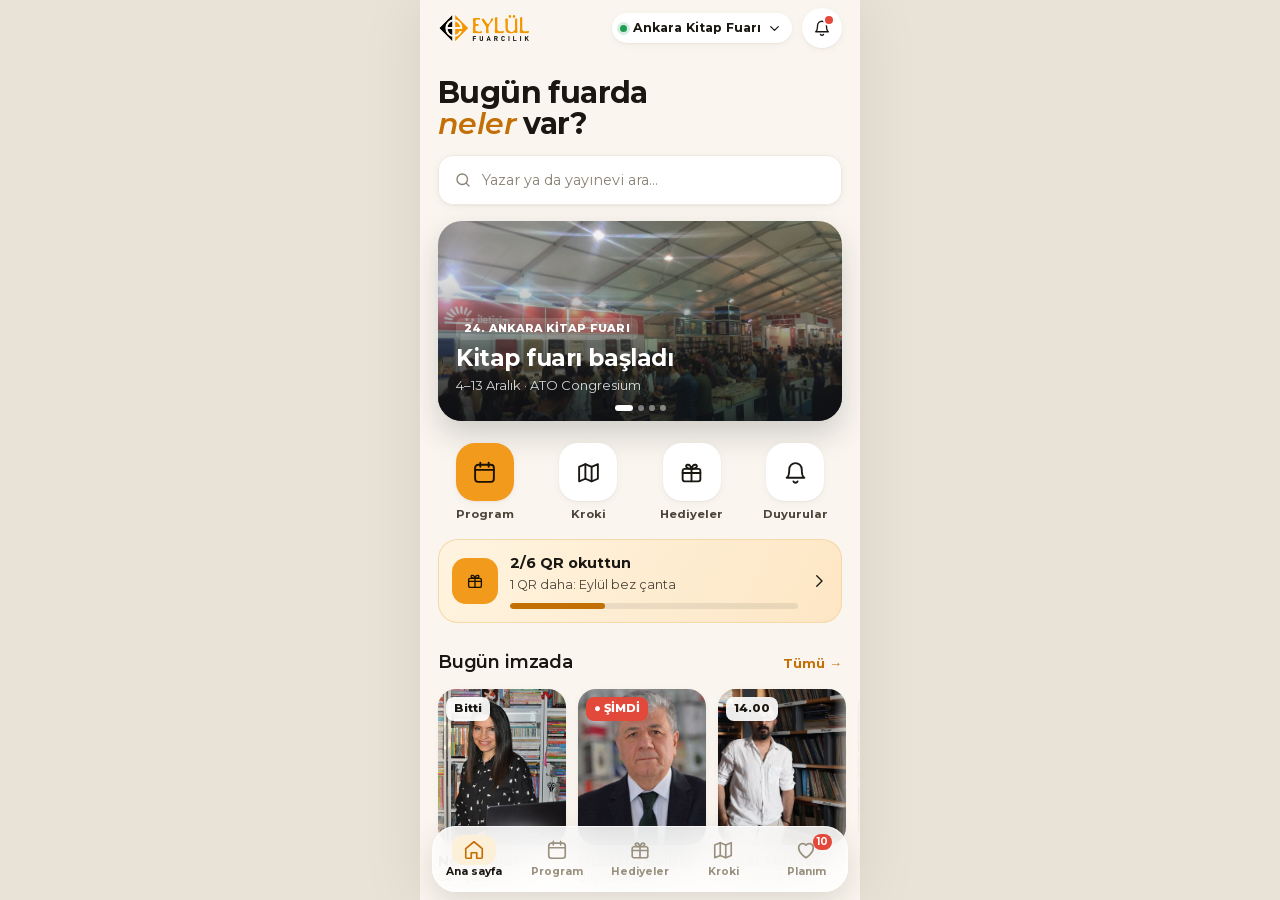
==== commit 58bd6bd5: "Montserrat font, fix asset paths on /app, progress dots, remove notes chip and closing QR, open-app " ====
--- a/app/index.html
+++ b/app/index.html
@@ -2,12 +2,13 @@
 <html lang="tr">
 <head>
   <meta charset="utf-8">
+  <script>if (/\/app$/.test(location.pathname)) location.replace(location.pathname + '/' + location.search + location.hash);</script>
   <meta name="viewport" content="width=device-width, initial-scale=1, viewport-fit=cover">
   <meta name="theme-color" content="#faf6ef">
   <meta name="apple-mobile-web-app-capable" content="yes">
   <title>Eylül Fuar Rehberi</title>
   <link rel="icon" type="image/png" href="../assets/eylul-fuarcilik-logo.png">
-  <link rel="stylesheet" href="style.css?v=24">
+  <link rel="stylesheet" href="style.css?v=30">
 </head>
 <body>
   <div class="app" id="app">
@@ -29,7 +30,7 @@
     <div class="scanner" id="scanner" role="dialog" aria-modal="true"></div>
     <div class="toast" id="toast" role="status"></div>
   </div>
-  <script src="data.js?v=24"></script>
-  <script src="app.js?v=24"></script>
+  <script src="data.js?v=30"></script>
+  <script src="app.js?v=30"></script>
 </body>
 </html>
--- a/app/style.css
+++ b/app/style.css
@@ -24,8 +24,8 @@
   --warn: #e8a317;
   --hot: #e2493b;
 
-  --serif: 'Fraunces', 'Iowan Old Style', Georgia, serif;
-  --sans: 'Manrope', -apple-system, 'Segoe UI', Roboto, sans-serif;
+  --serif: 'Montserrat', -apple-system, 'Segoe UI', sans-serif;
+  --sans: 'Montserrat', -apple-system, 'Segoe UI', Roboto, sans-serif;
 
   --r-lg: 22px;
   --r-md: 16px;
@@ -93,7 +93,7 @@
 .topbar .logo { height: 26px; width: auto; }
 .topbar .title { flex: 1; min-width: 0; }
 .topbar .title small { display: block; font-size: 10.5px; letter-spacing: .14em; color: var(--muted); font-weight: 700; text-transform: uppercase; }
-.topbar .title strong { display: block; font-family: var(--serif); font-size: 21px; font-weight: 600; letter-spacing: -.01em; line-height: 1.15; white-space: nowrap; overflow: hidden; text-overflow: ellipsis; }
+.topbar .title strong { display: block; font-family: var(--serif); font-size: 18px; font-weight: 600; letter-spacing: -.01em; line-height: 1.15; white-space: nowrap; overflow: hidden; text-overflow: ellipsis; }
 .icon-btn {
   width: 40px; height: 40px; border-radius: 50%;
   display: grid; place-items: center; flex: none;
@@ -131,11 +131,11 @@
 .pad { padding: 0 18px; }
 .section { margin-top: 26px; }
 .section-head { display: flex; align-items: baseline; justify-content: space-between; padding: 0 18px; margin-bottom: 12px; gap: 12px; }
-.section-head h2 { margin: 0; font-family: var(--serif); font-size: 21px; font-weight: 600; letter-spacing: -.01em; }
+.section-head h2 { margin: 0; font-family: var(--serif); font-size: 18px; font-weight: 600; letter-spacing: -.01em; }
 .section-head .more { font-size: 13px; font-weight: 700; color: var(--brand-deep); white-space: nowrap; }
 .eyebrow { font-size: 11px; font-weight: 800; letter-spacing: .14em; text-transform: uppercase; color: var(--brand-deep); }
 .muted { color: var(--muted); }
-.page-title { font-family: var(--serif); font-size: 32px; line-height: 1.05; font-weight: 600; letter-spacing: -.02em; margin: 6px 0 6px; }
+.page-title { font-family: var(--serif); font-size: 28px; line-height: 1.05; font-weight: 600; letter-spacing: -.02em; margin: 6px 0 6px; }
 .page-sub { color: var(--ink-2); margin: 0 0 4px; font-size: 14.5px; }
 
 /* ---------- Tab bar ---------- */
@@ -228,7 +228,7 @@
 .greet .date .open { color: var(--ok); display: inline-flex; align-items: center; gap: 5px; }
 .greet .date .open::before { content: ''; width: 7px; height: 7px; border-radius: 50%; background: var(--ok); animation: pulse 2s infinite; }
 @keyframes pulse { 0% { box-shadow: 0 0 0 0 rgba(31, 157, 85, .45); } 70% { box-shadow: 0 0 0 7px rgba(31, 157, 85, 0); } 100% { box-shadow: 0 0 0 0 rgba(31, 157, 85, 0); } }
-.greet h1 { font-family: var(--serif); font-weight: 600; font-size: 34px; line-height: 1.02; letter-spacing: -.025em; margin: 10px 0 0; }
+.greet h1 { font-family: var(--serif); font-weight: 600; font-size: 30px; line-height: 1.02; letter-spacing: -.025em; margin: 10px 0 0; }
 .greet h1 em { font-style: italic; font-weight: 500; color: var(--brand-deep); }
 
 .now-card {
@@ -244,10 +244,10 @@
 .live-tag::before { content: ''; width: 6px; height: 6px; border-radius: 50%; background: #fff; animation: blink 1.4s infinite; }
 @keyframes blink { 50% { opacity: .2; } }
 .now-card .timer { font-size: 12px; font-weight: 700; color: rgba(255, 255, 255, .75); }
-.now-card h3 { font-family: var(--serif); font-size: 30px; line-height: 1.02; letter-spacing: -.02em; font-weight: 600; margin: 74px 0 6px; }
+.now-card h3 { font-family: var(--serif); font-size: 26px; line-height: 1.02; letter-spacing: -.02em; font-weight: 600; margin: 74px 0 6px; }
 .now-card .meta { font-size: 13px; color: rgba(255, 255, 255, .78); display: flex; gap: 6px; align-items: center; flex-wrap: wrap; }
 .queue-meter { margin: 16px 0 14px; padding: 12px 14px; border-radius: 16px; background: rgba(255, 255, 255, .09); backdrop-filter: blur(8px); display: flex; align-items: center; gap: 14px; }
-.queue-meter .big { font-family: var(--serif); font-size: 30px; font-weight: 600; line-height: 1; }
+.queue-meter .big { font-family: var(--serif); font-size: 26px; font-weight: 600; line-height: 1; }
 .queue-meter small { display: block; font-size: 11.5px; color: rgba(255, 255, 255, .7); }
 .queue-meter .bar { flex: 1; }
 .queue-meter .bar i { display: block; height: 6px; border-radius: 3px; background: rgba(255, 255, 255, .15); overflow: hidden; margin-top: 7px; }
@@ -264,13 +264,13 @@
 
 .next-up { margin: 0 18px; padding: 15px 16px; display: flex; gap: 14px; align-items: center; }
 .next-up .clock { width: 56px; text-align: center; flex: none; }
-.next-up .clock b { display: block; font-family: var(--serif); font-size: 22px; font-weight: 600; line-height: 1; }
+.next-up .clock b { display: block; font-family: var(--serif); font-size: 19px; font-weight: 600; line-height: 1; }
 .next-up .clock small { font-size: 11px; color: var(--muted); font-weight: 700; }
 .next-up .div { width: 1px; align-self: stretch; background: var(--line); }
 
 .crowd-card { margin: 0 18px; padding: 16px; }
 .crowd-card .head { display: flex; justify-content: space-between; align-items: flex-start; gap: 12px; }
-.crowd-card .level { font-family: var(--serif); font-size: 22px; font-weight: 600; line-height: 1.1; }
+.crowd-card .level { font-family: var(--serif); font-size: 19px; font-weight: 600; line-height: 1.1; }
 .crowd-card .hint { margin-top: 3px; font-size: 12.5px; color: var(--muted); }
 .spark { display: flex; align-items: flex-end; gap: 5px; height: 64px; margin-top: 14px; }
 .spark span { flex: 1; border-radius: 5px 5px 2px 2px; background: #efe5d4; position: relative; }
@@ -297,7 +297,7 @@
 
 .deal-card { width: 220px; padding: 14px; display: flex; flex-direction: column; gap: 10px; }
 .deal-card .logo-tile { width: 54px; height: 40px; border-radius: 10px; }
-.deal-card .amount { font-family: var(--serif); font-size: 22px; font-weight: 600; line-height: 1.05; }
+.deal-card .amount { font-family: var(--serif); font-size: 19px; font-weight: 600; line-height: 1.05; }
 .deal-card small { color: var(--muted); font-size: 12px; }
 .deal-card .st { display: inline-flex; gap: 5px; align-items: center; font-size: 12px; font-weight: 800; color: var(--brand-deep); }
 .sponsor-note { font-size: 10.5px; color: var(--muted); letter-spacing: .08em; font-weight: 800; text-transform: uppercase; }
@@ -310,7 +310,7 @@
 .days::-webkit-scrollbar { display: none; }
 .day { flex: none; width: 62px; padding: 9px 0 10px; border-radius: 16px; background: var(--card); box-shadow: var(--shadow-1); text-align: center; position: relative; }
 .day small { display: block; font-size: 10.5px; font-weight: 800; color: var(--muted); letter-spacing: .06em; text-transform: uppercase; }
-.day b { display: block; font-family: var(--serif); font-size: 22px; font-weight: 600; line-height: 1.1; margin-top: 2px; }
+.day b { display: block; font-family: var(--serif); font-size: 19px; font-weight: 600; line-height: 1.1; margin-top: 2px; }
 .day.on { background: var(--ink); color: #fff; }
 .day.on small { color: rgba(255, 255, 255, .6); }
 .day.today::after { content: 'BUGÜN'; position: absolute; left: 50%; bottom: -7px; transform: translateX(-50%); font-size: 8.5px; font-weight: 800; letter-spacing: .06em; padding: 2px 5px; border-radius: 5px; background: var(--brand); color: #1a1100; }
@@ -338,7 +338,7 @@
 .hero img.bg { position: absolute; inset: 0; width: 100%; height: 100%; object-fit: cover; }
 .hero::after { content: ''; position: absolute; inset: 0; background: linear-gradient(180deg, rgba(0, 0, 0, 0) 30%, rgba(15, 16, 20, .9) 100%); }
 .hero .inner { position: relative; z-index: 1; padding: 20px; }
-.hero h1 { font-family: var(--serif); font-size: 34px; line-height: 1.02; letter-spacing: -.02em; font-weight: 600; margin: 8px 0 6px; }
+.hero h1 { font-family: var(--serif); font-size: 30px; line-height: 1.02; letter-spacing: -.02em; font-weight: 600; margin: 8px 0 6px; }
 .hero p { margin: 0; color: rgba(255, 255, 255, .8); font-size: 13.5px; }
 .hero.flat { min-height: 0; background: linear-gradient(140deg, #2a2d55, #15171c); }
 .hero.flat::after { display: none; }
@@ -355,7 +355,7 @@
 
 .queue-cta { margin: 14px 18px 0; padding: 16px; border-radius: var(--r-lg); background: var(--night); color: #fff; display: flex; flex-direction: column; gap: 12px; }
 .queue-cta .row2 { display: flex; align-items: center; gap: 14px; }
-.queue-cta .num { font-family: var(--serif); font-size: 38px; font-weight: 600; line-height: 1; }
+.queue-cta .num { font-family: var(--serif); font-size: 33px; font-weight: 600; line-height: 1; }
 .queue-cta small { color: rgba(255, 255, 255, .7); font-size: 12.5px; }
 .queue-cta .why { font-size: 12.5px; color: rgba(255, 255, 255, .72); display: flex; gap: 8px; }
 
@@ -382,11 +382,11 @@
 .profile-head .big-avatar { width: 112px; height: 112px; border-radius: 50%; object-fit: cover; box-shadow: 0 0 0 4px #fff, var(--shadow-2); }
 .profile-head .big-logo { width: 140px; height: 90px; border-radius: 22px; background: #fff; box-shadow: var(--shadow-2); display: grid; place-items: center; padding: 16px; }
 .profile-head .big-logo img { max-height: 100%; object-fit: contain; }
-.profile-head h1 { font-family: var(--serif); font-size: 30px; font-weight: 600; letter-spacing: -.02em; margin: 14px 0 2px; line-height: 1.05; }
+.profile-head h1 { font-family: var(--serif); font-size: 26px; font-weight: 600; letter-spacing: -.02em; margin: 14px 0 2px; line-height: 1.05; }
 .profile-head p { margin: 0; color: var(--muted); font-size: 13.5px; }
 .stat-row { display: flex; justify-content: center; gap: 26px; margin-top: 14px; }
 .stat-row div { text-align: center; }
-.stat-row b { display: block; font-family: var(--serif); font-size: 20px; font-weight: 600; }
+.stat-row b { display: block; font-family: var(--serif); font-size: 18px; font-weight: 600; }
 .stat-row small { font-size: 11.5px; color: var(--muted); font-weight: 700; }
 
 /* ---------- Queue ticket ---------- */
@@ -399,9 +399,9 @@
 .ticket .who small { color: rgba(255, 255, 255, .65); font-size: 12.5px; }
 .ticket .num-wrap { display: flex; justify-content: space-between; align-items: flex-end; margin-top: 26px; position: relative; }
 .ticket .label { font-size: 11px; font-weight: 800; letter-spacing: .14em; color: rgba(255, 255, 255, .55); text-transform: uppercase; }
-.ticket .no { font-family: var(--serif); font-size: 64px; font-weight: 600; line-height: .9; letter-spacing: -.03em; }
+.ticket .no { font-family: var(--serif); font-size: 56px; font-weight: 600; line-height: .9; letter-spacing: -.03em; }
 .ticket .ahead { text-align: right; }
-.ticket .ahead b { font-family: var(--serif); font-size: 40px; font-weight: 600; line-height: 1; display: block; transition: color .3s; }
+.ticket .ahead b { font-family: var(--serif); font-size: 35px; font-weight: 600; line-height: 1; display: block; transition: color .3s; }
 .ticket .perf { height: 24px; position: relative; }
 .ticket .perf::before { content: ''; position: absolute; left: 22px; right: 22px; top: 50%; border-top: 2px dashed rgba(255, 255, 255, .18); }
 .ticket .perf::after { content: ''; position: absolute; inset: 0 -12px; background: radial-gradient(circle at 0 50%, var(--paper) 12px, transparent 13px), radial-gradient(circle at 100% 50%, var(--paper) 12px, transparent 13px); }
@@ -466,7 +466,7 @@
 
 .map-sheet { margin: 12px 18px 0; padding: 14px 16px; display: flex; gap: 14px; align-items: center; }
 .map-sheet .walk { text-align: center; flex: none; padding-right: 14px; border-right: 1px solid var(--line); }
-.map-sheet .walk b { display: block; font-family: var(--serif); font-size: 26px; font-weight: 600; line-height: 1; }
+.map-sheet .walk b { display: block; font-family: var(--serif); font-size: 23px; font-weight: 600; line-height: 1; }
 .map-sheet .walk small { font-size: 11px; color: var(--muted); font-weight: 700; }
 
 .fac-grid { display: grid; grid-template-columns: repeat(4, 1fr); gap: 8px; padding: 0 18px; }
@@ -559,7 +559,7 @@
 .sheet { position: absolute; left: 0; right: 0; bottom: 0; z-index: 71; background: var(--paper); border-radius: 28px 28px 0 0; padding: 10px 18px calc(var(--safe-bottom) + 22px); transform: translateY(105%); transition: transform .38s cubic-bezier(.2, .9, .3, 1); max-height: 86%; overflow-y: auto; }
 .sheet.show { transform: translateY(0); }
 .sheet .grab { width: 40px; height: 5px; border-radius: 3px; background: #d6ccbb; margin: 0 auto 14px; }
-.sheet h2 { font-family: var(--serif); font-size: 25px; font-weight: 600; margin: 0 0 4px; letter-spacing: -.01em; }
+.sheet h2 { font-family: var(--serif); font-size: 22px; font-weight: 600; margin: 0 0 4px; letter-spacing: -.01em; }
 .sheet p { margin: 0 0 14px; color: var(--ink-2); font-size: 14px; }
 .fair-opt { display: flex; gap: 14px; align-items: center; padding: 12px; border-radius: 18px; background: var(--card); box-shadow: var(--shadow-1); margin-bottom: 10px; width: 100%; text-align: left; }
 .fair-opt .th { width: 64px; height: 64px; border-radius: 14px; background-size: cover; background-position: center; flex: none; }
@@ -572,7 +572,7 @@
 .toast svg { color: var(--brand); }
 
 .empty { margin: 0 18px; padding: 26px 20px; text-align: center; border-radius: var(--r-lg); background: var(--card); box-shadow: var(--shadow-1); }
-.empty strong { display: block; font-family: var(--serif); font-size: 19px; font-weight: 600; }
+.empty strong { display: block; font-family: var(--serif); font-size: 17px; font-weight: 600; }
 .empty p { margin: 4px 0 14px; color: var(--muted); font-size: 13.5px; }
 
 /* ---------- Çocuk Şenliği teması ---------- */
@@ -582,7 +582,7 @@
 .kid-hero img { position: absolute; inset: 0; width: 100%; height: 100%; object-fit: cover; }
 .kid-hero::after { content: ''; position: absolute; inset: 0; background: linear-gradient(180deg, transparent 20%, rgba(8, 48, 46, .92)); }
 .kid-hero .inner { position: relative; z-index: 1; padding: 18px; }
-.kid-hero h3 { font-family: var(--serif); font-size: 28px; font-weight: 600; line-height: 1.02; margin: 6px 0 4px; }
+.kid-hero h3 { font-family: var(--serif); font-size: 25px; font-weight: 600; line-height: 1.02; margin: 6px 0 4px; }
 .kid-hero p { margin: 0; font-size: 13px; color: rgba(255, 255, 255, .82); }
 .ages { display: flex; gap: 8px; padding: 0 18px; overflow-x: auto; scrollbar-width: none; }
 .ages button { flex: none; height: 40px; padding: 0 16px; border-radius: 13px; background: var(--card); box-shadow: var(--shadow-1); font-weight: 800; font-size: 13.5px; }
@@ -593,7 +593,7 @@
 .seat.low i b { background: var(--hot); }
 .wristband { margin: 0 18px; border-radius: 26px; padding: 20px; color: #fff; background: linear-gradient(140deg, #0b8e78, #0e3b3a); position: relative; overflow: hidden; }
 .wristband::before { content: ''; position: absolute; right: -40px; bottom: -40px; width: 180px; height: 180px; border-radius: 50%; background: rgba(255, 178, 31, .25); }
-.wristband h3 { font-family: var(--serif); font-size: 26px; line-height: 1.05; margin: 8px 0 6px; font-weight: 600; position: relative; }
+.wristband h3 { font-family: var(--serif); font-size: 23px; line-height: 1.05; margin: 8px 0 6px; font-weight: 600; position: relative; }
 .wristband p { margin: 0 0 14px; font-size: 13.5px; color: rgba(255, 255, 255, .85); position: relative; }
 .band-vis { display: flex; align-items: center; gap: 0; margin: 4px 0 16px; position: relative; }
 .band-vis .strap { flex: 1; height: 44px; background: repeating-linear-gradient(90deg, #ffb21f 0 14px, #ffc552 14px 28px); border-radius: 22px 0 0 22px; }
@@ -601,7 +601,7 @@
 .band-vis .face svg, .band-vis .face img { width: 70px; height: 70px; }
 .band-vis .strap.r { border-radius: 0 22px 22px 0; }
 .child-card { display: flex; gap: 12px; align-items: center; padding: 14px; border-radius: var(--r-md); background: var(--card); box-shadow: var(--shadow-1); }
-.child-card .av { width: 46px; height: 46px; border-radius: 50%; background: #ffe1a3; display: grid; place-items: center; font-family: var(--serif); font-size: 20px; font-weight: 600; color: #7a4d00; }
+.child-card .av { width: 46px; height: 46px; border-radius: 50%; background: #ffe1a3; display: grid; place-items: center; font-family: var(--serif); font-size: 18px; font-weight: 600; color: #7a4d00; }
 
 /* ---------- Onboarding ---------- */
 .onboard { position: absolute; inset: 0; z-index: 100; background: var(--night); color: #fff; display: flex; flex-direction: column; transition: opacity .4s, transform .4s; }
@@ -611,7 +611,7 @@
 .onboard .ph::after { content: ''; position: absolute; inset: 0; background: linear-gradient(180deg, rgba(21, 23, 28, .3), var(--night) 92%); }
 .onboard .ph img.logo { inset: auto; width: auto; opacity: 1; position: absolute; z-index: 1; top: calc(var(--safe-top) + 14px); left: 22px; height: 30px; background: #fff; padding: 6px 10px; border-radius: 10px; box-sizing: content-box; }
 .onboard .body { padding: 0 24px calc(var(--safe-bottom) + 26px); position: relative; margin-top: -120px; z-index: 1; }
-.onboard h1 { font-family: var(--serif); font-size: 44px; line-height: .98; letter-spacing: -.03em; font-weight: 600; margin: 10px 0 12px; }
+.onboard h1 { font-family: var(--serif); font-size: 39px; line-height: .98; letter-spacing: -.03em; font-weight: 600; margin: 10px 0 12px; }
 .onboard h1 em { color: var(--brand); font-weight: 500; }
 .onboard p { margin: 0 0 18px; color: rgba(255, 255, 255, .78); font-size: 15px; }
 .interests { display: flex; flex-wrap: wrap; gap: 8px; margin-bottom: 20px; }
@@ -643,7 +643,7 @@
 .banner-slide img { position: absolute; inset: 0; width: 100%; height: 100%; object-fit: cover; }
 .banner-slide::after { content: ''; position: absolute; inset: 0; background: linear-gradient(180deg, rgba(15, 16, 20, .05) 20%, rgba(15, 16, 20, .85) 100%); }
 .banner-txt { position: absolute; left: 18px; right: 18px; bottom: 26px; z-index: 1; display: flex; flex-direction: column; gap: 6px; align-items: flex-start; }
-.banner-txt strong { font-family: var(--serif); font-size: 26px; font-weight: 600; line-height: 1.05; letter-spacing: -.01em; }
+.banner-txt strong { font-family: var(--serif); font-size: 23px; font-weight: 600; line-height: 1.05; letter-spacing: -.01em; }
 .banner-txt small { font-size: 13px; color: rgba(255, 255, 255, .82); }
 .banner-dots { position: absolute; left: 0; right: 0; bottom: 10px; display: flex; justify-content: center; gap: 5px; z-index: 2; pointer-events: none; }
 .banner-dots i { width: 6px; height: 6px; border-radius: 3px; background: rgba(255, 255, 255, .45); transition: width .3s, background .3s; }
@@ -701,14 +701,14 @@
 .bv-cover { position: relative; z-index: 1; width: 190px; border-radius: 6px 14px 14px 6px; box-shadow: 0 30px 50px rgba(0, 0, 0, .45), inset 3px 0 0 rgba(0, 0, 0, .12); }
 .bv-close { position: absolute; z-index: 2; top: calc(var(--safe-top) + 6px); right: 16px; width: 40px; height: 40px; border-radius: 50%; display: grid; place-items: center; background: rgba(255, 255, 255, .9); color: var(--ink); box-shadow: var(--shadow-1); }
 .bv-body { padding: 24px 22px 40px; margin-top: -18px; position: relative; z-index: 1; border-radius: 24px 24px 0 0; background: var(--paper); }
-.bv-body h1 { font-family: var(--serif); font-size: 30px; font-weight: 600; line-height: 1.05; letter-spacing: -.02em; margin: 0; }
+.bv-body h1 { font-family: var(--serif); font-size: 26px; font-weight: 600; line-height: 1.05; letter-spacing: -.02em; margin: 0; }
 .bv-by { margin: 6px 0 0; color: var(--brand-deep); font-weight: 700; font-size: 14px; }
 .bv-about { margin: 16px 0 0; font-size: 16px; line-height: 1.6; color: var(--ink-2); }
 .bv-meta { display: grid; grid-template-columns: repeat(3, 1fr); gap: 8px; margin: 20px 0 16px; }
 .bv-meta div { background: var(--card); border-radius: 14px; padding: 10px 12px; box-shadow: var(--shadow-1); min-width: 0; }
 .bv-meta small { display: block; font-size: 11px; color: var(--muted); font-weight: 700; }
 .bv-meta b { display: block; font-size: 13px; margin-top: 2px; overflow: hidden; text-overflow: ellipsis; white-space: nowrap; }
-.bv-body h3 { font-family: var(--serif); font-size: 19px; font-weight: 600; margin: 26px 0 12px; }
+.bv-body h3 { font-family: var(--serif); font-size: 17px; font-weight: 600; margin: 26px 0 12px; }
 
 /* Çocuk Şenliği haritası */
 .kids-floor .kzone { cursor: pointer; }
@@ -736,7 +736,7 @@
 /* Planım özeti */
 .plan-sum { display: grid; grid-template-columns: repeat(3, 1fr); gap: 10px; padding: 0 18px; }
 .plan-sum div { background: var(--card); border-radius: 16px; box-shadow: var(--shadow-1); padding: 12px 14px; }
-.plan-sum b { display: block; font-family: var(--serif); font-size: 26px; font-weight: 600; line-height: 1; }
+.plan-sum b { display: block; font-family: var(--serif); font-size: 23px; font-weight: 600; line-height: 1; }
 .plan-sum small { display: block; font-size: 11.5px; color: var(--muted); font-weight: 700; margin-top: 4px; }
 .next-strip { display: block; width: calc(100% - 36px); margin: 12px 18px 0; padding: 14px 16px; border-radius: 18px; background: var(--night); color: #fff; text-align: left; }
 .next-strip .eyebrow { color: var(--brand); }
@@ -757,8 +757,8 @@
 .app.kids .passport { background: radial-gradient(circle at 90% 0%, rgba(255, 178, 31, .45), transparent 55%), linear-gradient(150deg, #0e5c52, #0e3b3a); }
 .passport .pp-top { display: flex; justify-content: space-between; align-items: center; }
 .passport .pp-count { font-size: 14px; color: rgba(255, 255, 255, .6); font-weight: 700; }
-.passport .pp-count b { font-family: var(--serif); font-size: 30px; color: #fff; font-weight: 600; }
-.passport h3 { font-family: var(--serif); font-size: 28px; line-height: 1.05; font-weight: 600; margin: 10px 0 14px; }
+.passport .pp-count b { font-family: var(--serif); font-size: 26px; color: #fff; font-weight: 600; }
+.passport h3 { font-family: var(--serif); font-size: 25px; line-height: 1.05; font-weight: 600; margin: 10px 0 14px; }
 .passport .pp-bar { height: 8px; border-radius: 4px; background: rgba(255, 255, 255, .14); overflow: hidden; margin-bottom: 16px; }
 .passport .pp-bar b { display: block; height: 100%; border-radius: 4px; background: linear-gradient(90deg, var(--brand), #ffd38a); }
 
@@ -783,7 +783,7 @@
 .quiz-card { display: flex; align-items: center; gap: 14px; width: calc(100% - 36px); margin: 0 18px; padding: 16px; border-radius: 22px; color: #fff; text-align: left; background: linear-gradient(130deg, #5a57d6, #2d2b7a); box-shadow: 0 14px 30px rgba(90, 87, 214, .3); }
 .quiz-card .qc-ico { width: 52px; height: 52px; border-radius: 16px; display: grid; place-items: center; background: rgba(255, 255, 255, .14); flex: none; }
 .quiz-card .txt { flex: 1; }
-.quiz-card strong { display: block; font-family: var(--serif); font-size: 21px; font-weight: 600; margin-top: 2px; }
+.quiz-card strong { display: block; font-family: var(--serif); font-size: 18px; font-weight: 600; margin-top: 2px; }
 .quiz-card small { display: block; font-size: 12.5px; color: rgba(255, 255, 255, .75); margin-top: 2px; }
 
 .mission.done strong { text-decoration: line-through; color: var(--muted); }
@@ -806,14 +806,14 @@
 .sc-stamp { display: grid; place-items: center; width: 110px; height: 110px; margin: 0 auto 14px; border-radius: 50%; background: #fff; border: 3px solid var(--brand); box-shadow: 0 0 0 8px var(--brand-soft); padding: 18px; color: var(--brand-deep); }
 .sc-stamp img { max-width: 100%; max-height: 60px; object-fit: contain; }
 .sc-stamp svg { width: 44px; height: 44px; }
-.sc-ok h2 { font-family: var(--serif); font-size: 26px; font-weight: 600; margin: 0 0 6px; }
+.sc-ok h2 { font-family: var(--serif); font-size: 23px; font-weight: 600; margin: 0 0 6px; }
 .sc-ok p { margin: 0 0 16px; font-size: 14.5px; color: var(--ink-2); }
 .sc-won { display: flex; align-items: center; justify-content: center; gap: 8px; padding: 10px 12px; margin-bottom: 14px; border-radius: 12px; background: #dff3e6; color: #157a40; font-size: 13.5px; }
 
 /* Bilgi yarışması */
 .quiz-hero { margin: 4px 18px 0; padding: 26px 22px; border-radius: 26px; text-align: center; background: linear-gradient(150deg, #5a57d6, #2d2b7a); color: #fff; }
 .quiz-hero > svg { width: 52px; height: 52px; color: #ffcf7a; }
-.quiz-hero h2 { font-family: var(--serif); font-size: 28px; font-weight: 600; margin: 10px 0 8px; }
+.quiz-hero h2 { font-family: var(--serif); font-size: 25px; font-weight: 600; margin: 10px 0 8px; }
 .quiz-hero p { margin: 0 0 16px; font-size: 14.5px; color: rgba(255, 255, 255, .82); }
 .qz-rules { display: flex; justify-content: center; gap: 8px; margin-bottom: 18px; flex-wrap: wrap; }
 .qz-rules span { display: inline-flex; align-items: center; gap: 5px; height: 30px; padding: 0 10px; border-radius: 9px; background: rgba(255, 255, 255, .14); font-size: 12.5px; font-weight: 700; }
@@ -824,7 +824,7 @@
 .qz-sec.hot { color: var(--hot); }
 .qz-bar { height: 8px; border-radius: 4px; background: var(--paper-2); overflow: hidden; margin: 10px 0 18px; }
 .qz-bar b { display: block; height: 100%; border-radius: 4px; background: linear-gradient(90deg, var(--soylesi), #8f8cf0); transition: width 1s linear; }
-.qz h2 { font-family: var(--serif); font-size: 25px; font-weight: 600; line-height: 1.15; margin: 0 0 18px; }
+.qz h2 { font-family: var(--serif); font-size: 22px; font-weight: 600; line-height: 1.15; margin: 0 0 18px; }
 .qz-opts { display: flex; flex-direction: column; gap: 10px; }
 .qz-opt { display: flex; align-items: center; gap: 12px; padding: 14px; border-radius: 16px; background: var(--card); box-shadow: var(--shadow-1), inset 0 0 0 1px var(--line); font-weight: 700; font-size: 15px; text-align: left; transition: background .2s, transform .1s; }
 .qz-opt span { width: 30px; height: 30px; border-radius: 9px; display: grid; place-items: center; background: var(--paper-2); font-size: 13px; flex: none; }
@@ -841,13 +841,13 @@
 .quiz-hero .live-pill { margin-bottom: 4px; }
 .sessions { display: grid; grid-template-columns: repeat(3, 1fr); gap: 8px; margin: 4px 0 16px; }
 .sess { padding: 10px 6px; border-radius: 14px; background: rgba(255, 255, 255, .1); }
-.sess b { display: block; font-family: var(--serif); font-size: 22px; font-weight: 600; }
+.sess b { display: block; font-family: var(--serif); font-size: 19px; font-weight: 600; }
 .sess small { display: block; font-size: 11px; color: rgba(255, 255, 255, .7); margin-top: 2px; }
 .sess.done { opacity: .55; }
 .sess.next { background: #fff; color: var(--ink); }
 .sess.next small { color: var(--hot); font-weight: 800; }
 .qz-count { margin: 40px 18px 0; text-align: center; }
-.qz-count b { display: block; font-family: var(--serif); font-size: 120px; font-weight: 600; line-height: 1.1; color: var(--soylesi); animation: pop .5s ease; }
+.qz-count b { display: block; font-family: var(--serif); font-size: 106px; font-weight: 600; line-height: 1.1; color: var(--soylesi); animation: pop .5s ease; }
 .qz-count p { margin: 0; color: var(--muted); font-weight: 700; }
 .qz-head { align-items: center; }
 .qz-head .qz-sec { width: 40px; height: 40px; border-radius: 50%; display: grid; place-items: center; background: var(--ink); color: #fff; font-size: 16px; }
@@ -892,14 +892,14 @@
 .sc-gift em { display: block; font-style: normal; font-size: 12px; color: var(--ink-2); }
 .quiz-row .btn { flex: none; }
 .me-rank { margin: 0 18px; padding: 18px 20px; border-radius: 24px; display: flex; justify-content: space-between; align-items: center; color: #fff; background: linear-gradient(140deg, #23262e, #15171c); box-shadow: 0 14px 30px rgba(21, 23, 28, .25); }
-.me-rank b { display: block; font-family: var(--serif); font-size: 46px; font-weight: 600; line-height: 1; margin-top: 4px; }
+.me-rank b { display: block; font-family: var(--serif); font-size: 40px; font-weight: 600; line-height: 1; margin-top: 4px; }
 .me-rank small { display: block; font-size: 12.5px; color: rgba(255, 255, 255, .7); margin-top: 4px; }
 .me-rank .pts { text-align: center; padding: 10px 16px; border-radius: 16px; background: rgba(241, 154, 27, .18); }
 .me-rank .pts b { font-size: 32px; color: var(--brand); }
 .lb-row { display: flex; align-items: center; gap: 12px; padding: 11px 14px; border-radius: 14px; background: var(--card); box-shadow: var(--shadow-1); }
 .lb-row strong { flex: 1; font-size: 14.5px; }
 .lb-row em { font-style: normal; font-weight: 800; font-size: 13px; color: var(--ink-2); }
-.lb-n { width: 28px; text-align: center; font-family: var(--serif); font-size: 18px; font-weight: 600; color: var(--muted); }
+.lb-n { width: 28px; text-align: center; font-family: var(--serif); font-size: 16px; font-weight: 600; color: var(--muted); }
 .lb-av { width: 34px; height: 34px; border-radius: 50%; display: grid; place-items: center; background: var(--paper-2); font-weight: 800; font-size: 14px; }
 .lb-row.top .lb-n { color: var(--brand-deep); }
 .lb-row.top:nth-child(1) .lb-av { background: #ffd56b; } .lb-row.top:nth-child(2) .lb-av { background: #dfe3ea; } .lb-row.top:nth-child(3) .lb-av { background: #f1c39a; }
@@ -920,7 +920,7 @@
 .pd-1 .pd-step { min-height: 150px; background: linear-gradient(180deg, #fff3d6, #fff); box-shadow: 0 0 0 2px #ffd56b, var(--shadow-1); }
 .pd-2 .pd-step { min-height: 124px; }
 .pd-3 .pd-step { min-height: 108px; }
-.pd-n { font-family: var(--serif); font-size: 24px; font-weight: 600; line-height: 1; color: var(--brand-deep); }
+.pd-n { font-family: var(--serif); font-size: 21px; font-weight: 600; line-height: 1; color: var(--brand-deep); }
 .pd-gift { width: 62px; height: 56px; display: grid; place-items: center; overflow: hidden; }
 .pd-gift svg { width: 54px; height: 54px; }
 .pd-gift img { height: 52px; border-radius: 2px 4px 4px 2px; box-shadow: 0 4px 8px rgba(40, 28, 10, .2); }
@@ -976,3 +976,7 @@
 .qz-opt.picked { box-shadow: inset 0 0 0 2px var(--brand); background: var(--brand-soft); }
 .qz-opt.picked span { background: var(--brand); color: #1a1100; }
 .qz-count b { color: var(--brand-deep); }
+
+/* Montserrat ile başlık ağırlıkları */
+.greet h1, .page-title, .hero h1, .now-card h3, .profile-head h1, .banner-txt strong, .bv-body h1, .passport h3, .kid-hero h3, .wristband h3, .quiz-hero h2, .qz h2 { font-weight: 700; letter-spacing: -.02em; }
+.greet h1 em, .onboard h1 em { font-weight: 600; }
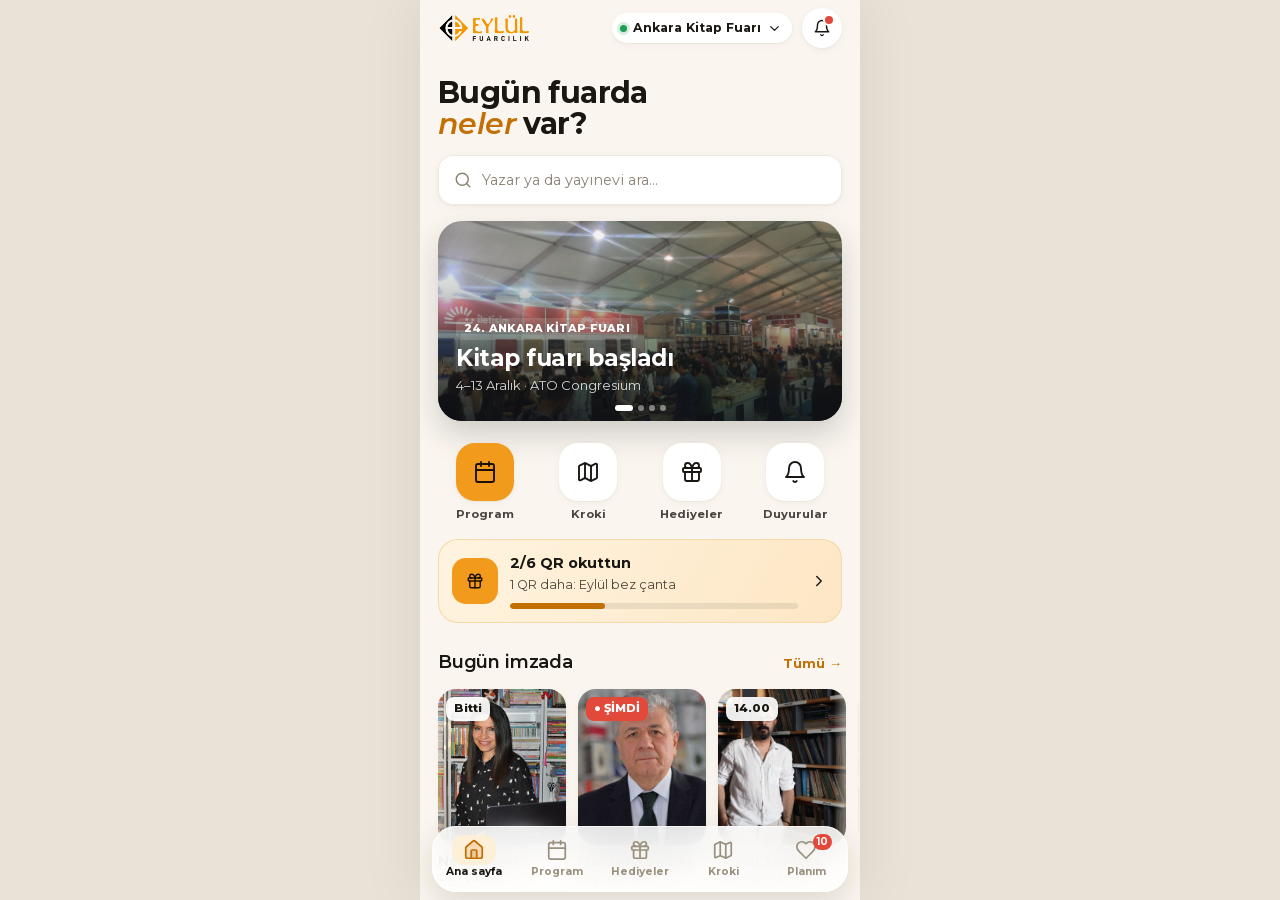
==== commit 34ebea71: "Design pass: Lucide icons, event icons by type/zone, photo heroes, date chips, quieter notices, fill" ====
--- a/app/index.html
+++ b/app/index.html
@@ -8,7 +8,7 @@
   <meta name="apple-mobile-web-app-capable" content="yes">
   <title>Eylül Fuar Rehberi</title>
   <link rel="icon" type="image/png" href="../assets/eylul-fuarcilik-logo.png">
-  <link rel="stylesheet" href="style.css?v=30">
+  <link rel="stylesheet" href="style.css?v=36">
 </head>
 <body>
   <div class="app" id="app">
@@ -30,7 +30,7 @@
     <div class="scanner" id="scanner" role="dialog" aria-modal="true"></div>
     <div class="toast" id="toast" role="status"></div>
   </div>
-  <script src="data.js?v=30"></script>
-  <script src="app.js?v=30"></script>
+  <script src="data.js?v=36"></script>
+  <script src="app.js?v=36"></script>
 </body>
 </html>
--- a/app/style.css
+++ b/app/style.css
@@ -980,3 +980,40 @@
 /* Montserrat ile başlık ağırlıkları */
 .greet h1, .page-title, .hero h1, .now-card h3, .profile-head h1, .banner-txt strong, .bv-body h1, .passport h3, .kid-hero h3, .wristband h3, .quiz-hero h2, .qz h2 { font-weight: 700; letter-spacing: -.02em; }
 .greet h1 em, .onboard h1 em { font-weight: 600; }
+
+/* Hizmet noktası kartları */
+.fac-card { flex: none; scroll-snap-align: start; width: 128px; padding: 12px; border-radius: 18px; background: var(--card); box-shadow: var(--shadow-1); text-align: left; display: flex; flex-direction: column; gap: 2px; transition: box-shadow .2s, transform .15s; }
+.fac-card:active { transform: scale(.97); }
+.fac-card .fc-ico, .fc-ico.sm { width: 46px; height: 46px; border-radius: 14px; display: grid; place-items: center; background: var(--fb); color: var(--fc); margin-bottom: 8px; flex: none; }
+.fc-ico.sm { width: 42px; height: 42px; margin: 0; border-radius: 12px; }
+.fac-card strong { font-size: 14px; }
+.fac-card small { font-size: 11.5px; color: var(--muted); line-height: 1.3; }
+.fac-card.on { box-shadow: 0 0 0 2px var(--fc), var(--shadow-1); }
+.fac-card.on .fc-ico { background: var(--fc); color: #fff; }
+
+/* Hizmet noktaları: iki sütunlu geniş kartlar */
+.fac-grid2 { display: grid; grid-template-columns: repeat(2, minmax(0, 1fr)); gap: 10px; padding: 0 18px; }
+.fac-grid2 .fac-card { min-width: 0; width: auto; flex-direction: row; align-items: center; gap: 10px; padding: 12px; border-radius: 16px; }
+.fac-grid2 .fac-card .fc-ico { width: 40px; height: 40px; border-radius: 12px; margin: 0; }
+.fac-grid2 .fc-txt { min-width: 0; display: flex; flex-direction: column; }
+.fac-grid2 .fac-card strong { font-size: 14px; line-height: 1.2; }
+.fac-grid2 .fac-card small { font-size: 11px; white-space: nowrap; overflow: hidden; text-overflow: ellipsis; }
+
+/* ---------- Tasarım cilası ---------- */
+svg.i { stroke-width: 1.9; }
+.tabbar button.on svg { fill: currentColor; fill-opacity: .16; }
+.tabbar button { font-size: 10.5px; }
+.ev-ico { width: 44px; height: 44px; border-radius: 13px; display: grid; place-items: center; flex: none; }
+.ev-ico.lg { width: 46px; height: 46px; }
+.date-chip { width: 46px; height: 46px; border-radius: 13px; background: var(--brand-soft); color: var(--brand-deep); display: flex; flex-direction: column; align-items: center; justify-content: center; flex: none; line-height: 1; }
+.date-chip b { font-size: 18px; font-weight: 800; }
+.date-chip small { font-size: 10px; font-weight: 800; text-transform: uppercase; margin-top: 2px; }
+.notice.new { box-shadow: var(--shadow-1); position: relative; }
+.notice.new::after { content: ''; position: absolute; top: 14px; right: 12px; width: 8px; height: 8px; border-radius: 50%; background: var(--hot); }
+.notice.new .txt time { margin-right: 14px; }
+.notice .ico-tile.eylul { background: var(--brand-soft); color: var(--brand-deep); }
+.hero .inner h1 { text-shadow: 0 2px 16px rgba(0, 0, 0, .25); }
+.row .chev, .row > svg.i:last-child { color: #c4baa9; }
+.t-card { border-left-width: 3px; }
+.quick button { font-weight: 700; }
+.quick .q-ico svg { width: 24px; height: 24px; }
